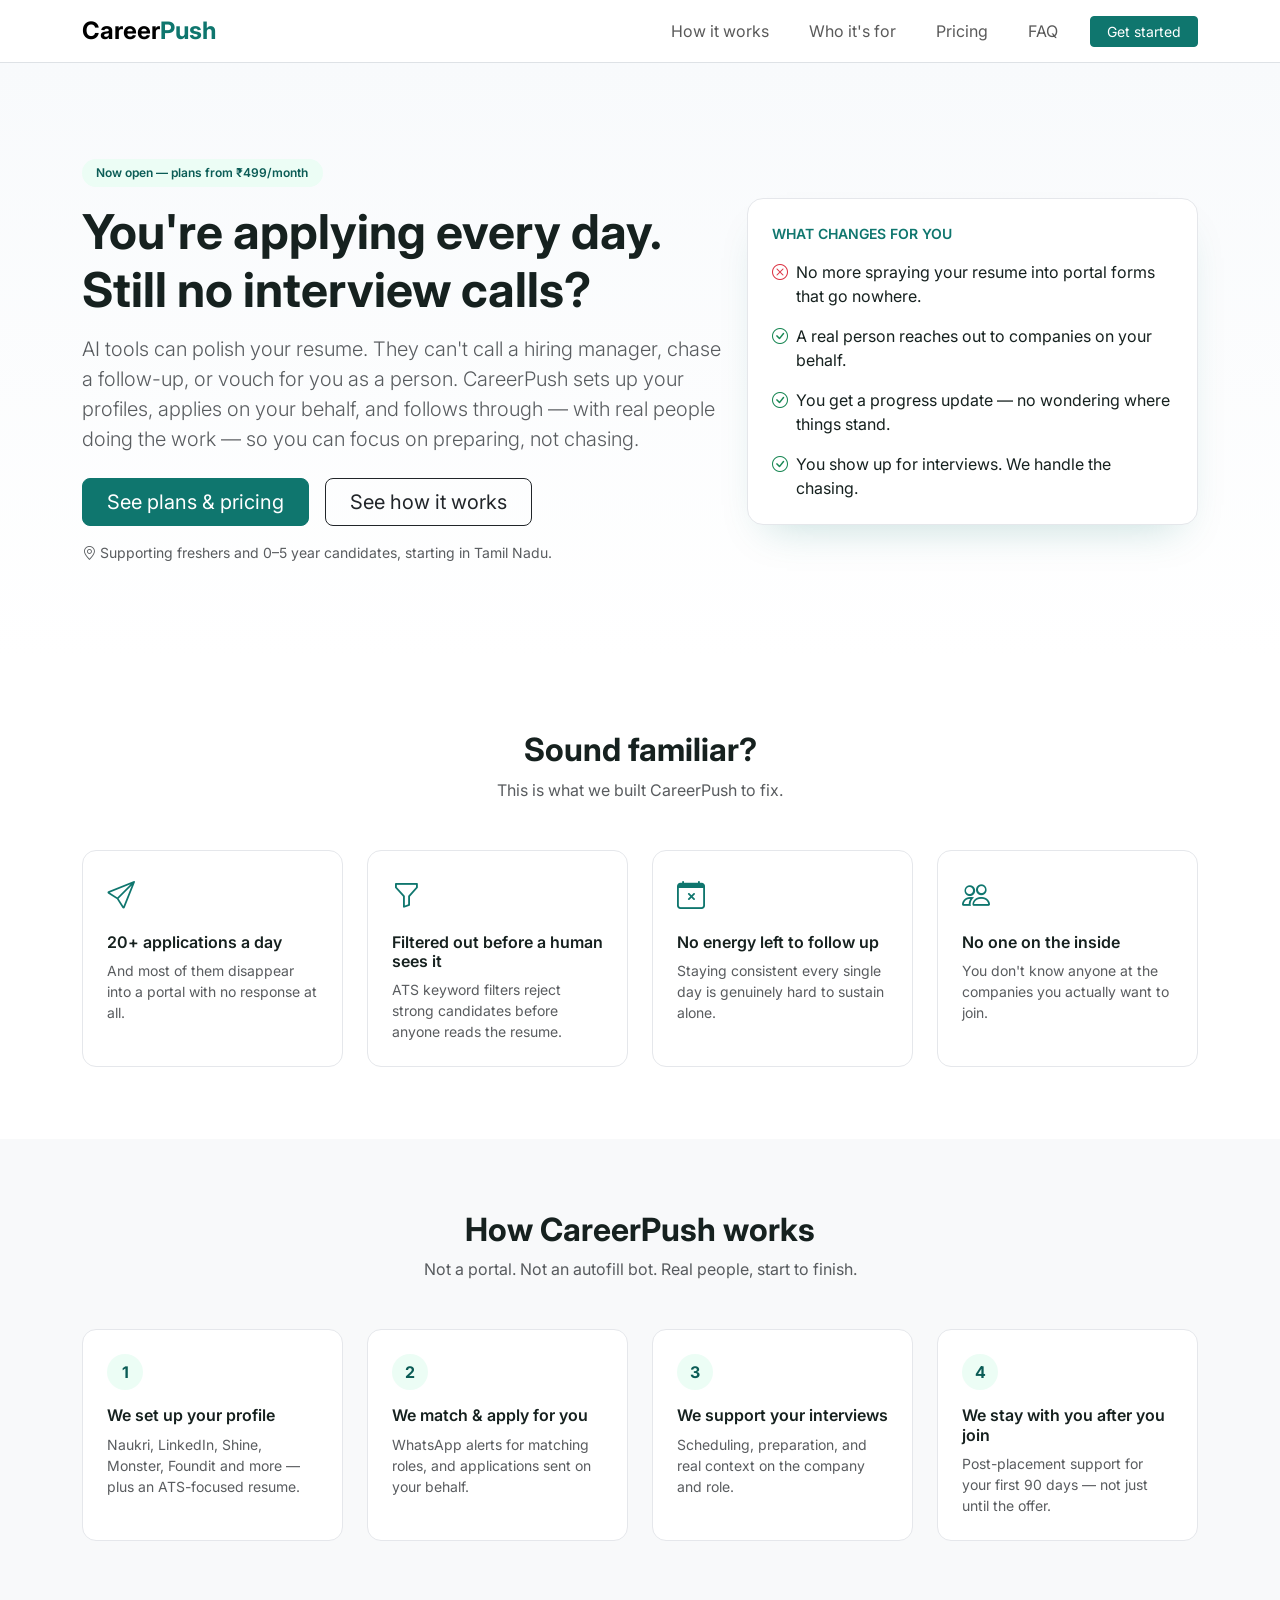
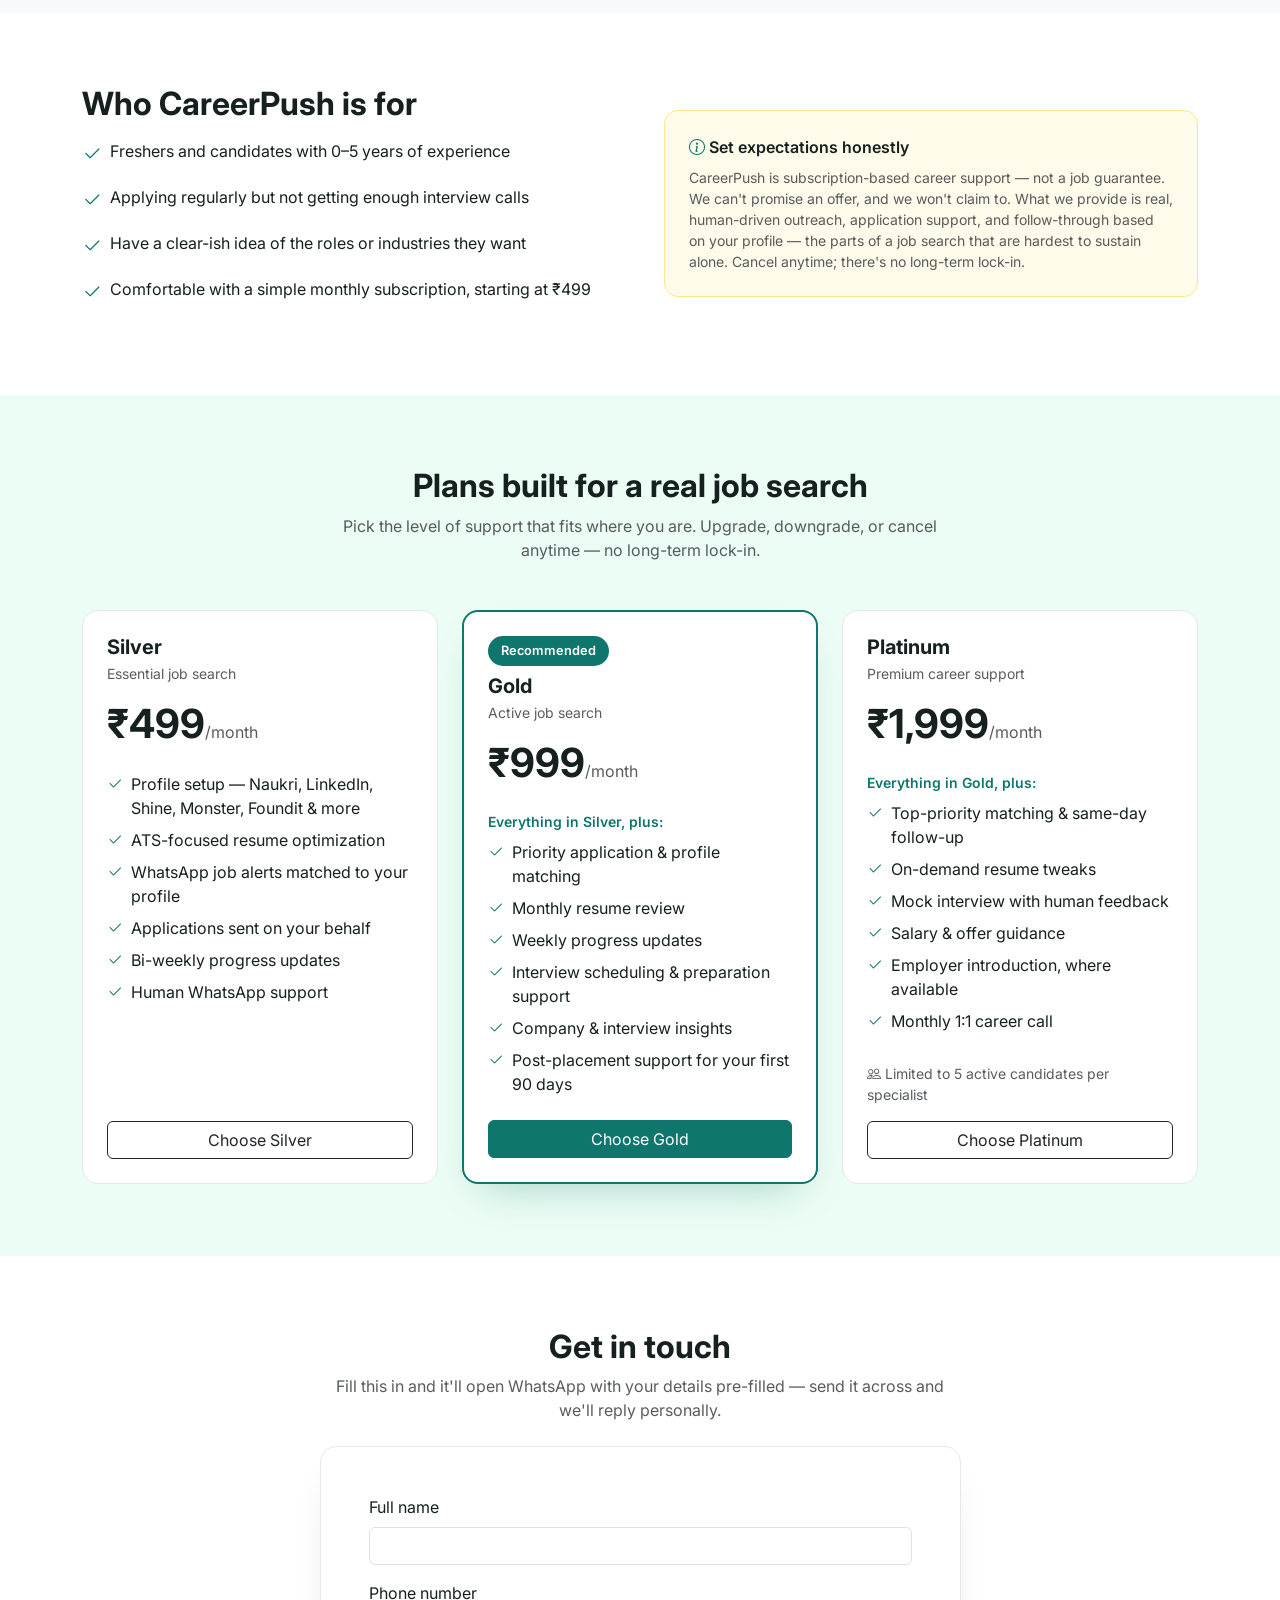
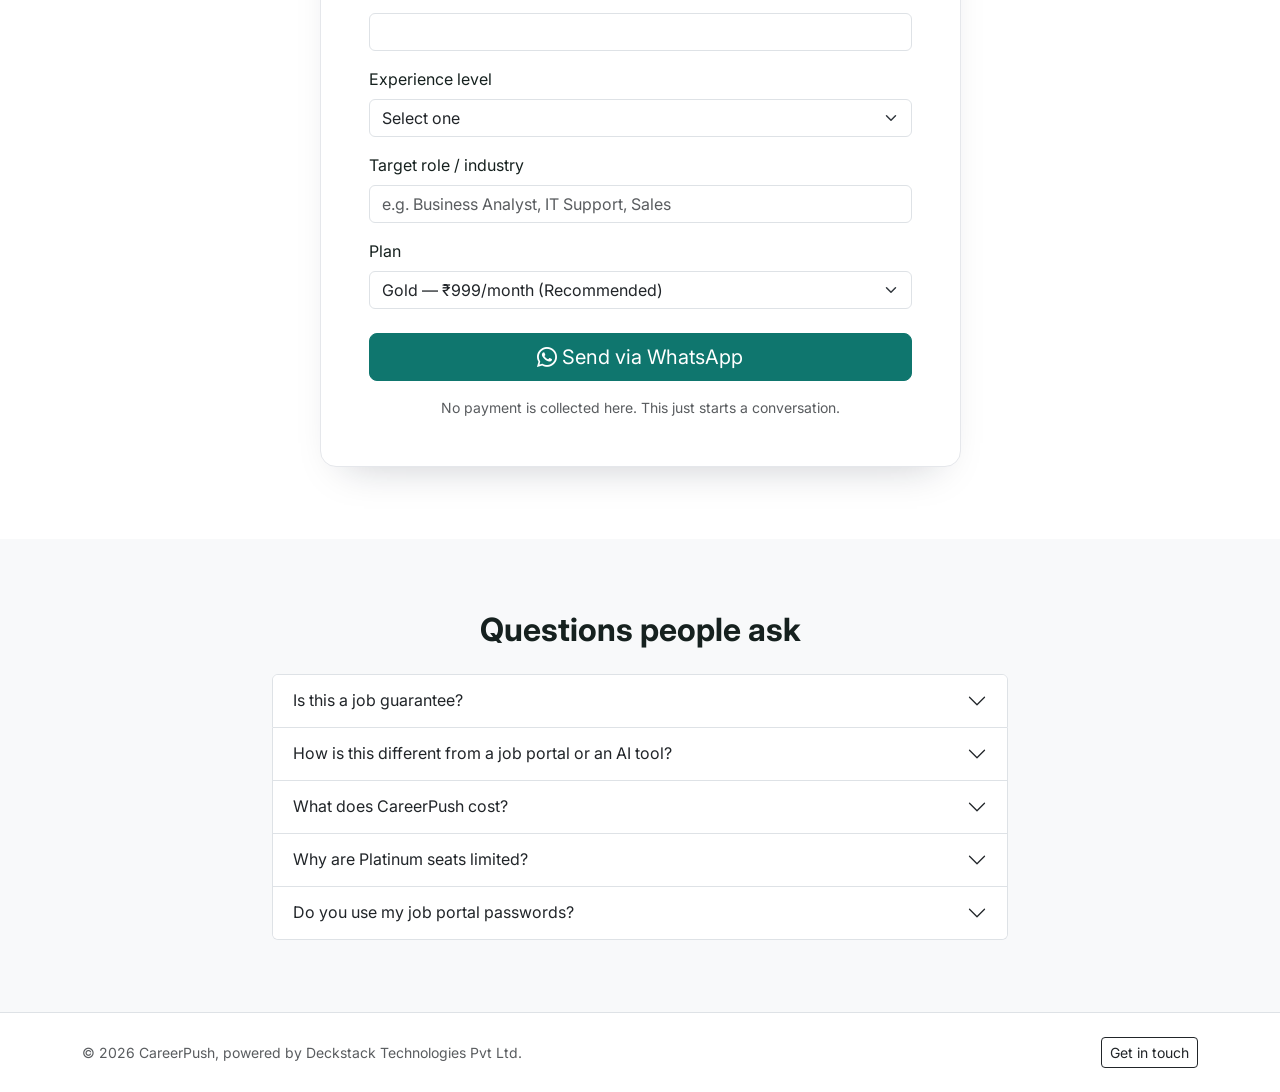
==== index.html @ c20598ba "Rebrand to CareerPush and switch to subscription pricing Replaces the HireDirect pilot-batch messagi" ====
<!DOCTYPE html>
<html lang="en">
<head>
<meta charset="UTF-8">
<meta name="viewport" content="width=device-width, initial-scale=1.0">
<title>CareerPush — Subscription Career Support for Freshers & Early Career Candidates</title>
<meta name="description" content="CareerPush sets up your job portals, applies on your behalf, and supports you through interviews and your first 90 days on the job. Plans from ₹499/month for freshers and 0-5 year candidates.">

<!-- Bootstrap 5.3 CSS -->
<link href="https://cdn.jsdelivr.net/npm/bootstrap@5.3.3/dist/css/bootstrap.min.css" rel="stylesheet">
<!-- Bootstrap Icons -->
<link rel="stylesheet" href="https://cdn.jsdelivr.net/npm/bootstrap-icons@1.11.3/font/bootstrap-icons.css">
<!-- Google Font -->
<link rel="preconnect" href="https://fonts.googleapis.com">
<link href="https://fonts.googleapis.com/css2?family=Inter:wght@400;500;600;700;800&display=swap" rel="stylesheet">

<link rel="stylesheet" href="css/style.css">
</head>
<body>

<!-- Navbar -->
<nav class="navbar navbar-expand-lg navbar-light bg-white sticky-top border-bottom">
  <div class="container">
    <a class="navbar-brand fw-bold fs-4" href="#">Career<span class="text-accent">Push</span></a>
    <button class="navbar-toggler" type="button" data-bs-toggle="collapse" data-bs-target="#navMenu">
      <span class="navbar-toggler-icon"></span>
    </button>
    <div class="collapse navbar-collapse" id="navMenu">
      <ul class="navbar-nav ms-auto align-items-lg-center gap-lg-4">
        <li class="nav-item"><a class="nav-link" href="#how-it-works">How it works</a></li>
        <li class="nav-item"><a class="nav-link" href="#who-its-for">Who it's for</a></li>
        <li class="nav-item"><a class="nav-link" href="#pricing">Pricing</a></li>
        <li class="nav-item"><a class="nav-link" href="#faq">FAQ</a></li>
        <li class="nav-item mt-2 mt-lg-0">
          <a class="btn btn-accent btn-sm px-3" href="#signup">Get started</a>
        </li>
      </ul>
    </div>
  </div>
</nav>

<!-- Hero -->
<header class="hero">
  <div class="container py-5">
    <div class="row align-items-center py-lg-5">
      <div class="col-lg-7">
        <span class="badge badge-soft mb-3">Now open — plans from ₹499/month</span>
        <h1 class="display-5 fw-bold mb-3">You're applying every day. Still no interview calls?</h1>
        <p class="lead text-muted mb-4">
          AI tools can polish your resume. They can't call a hiring manager, chase a follow-up, or vouch
          for you as a person. CareerPush sets up your profiles, applies on your behalf, and follows
          through — with real people doing the work — so you can focus on preparing, not chasing.
        </p>
        <div class="d-flex flex-column flex-sm-row gap-3">
          <a href="#pricing" class="btn btn-accent btn-lg px-4">See plans &amp; pricing</a>
          <a href="#how-it-works" class="btn btn-outline-dark btn-lg px-4">See how it works</a>
        </div>
        <p class="text-muted small mt-3 mb-0">
          <i class="bi bi-geo-alt"></i> Supporting freshers and 0–5 year candidates, starting in Tamil Nadu.
        </p>
      </div>
      <div class="col-lg-5 mt-5 mt-lg-0">
        <div class="hero-card p-4">
          <p class="text-uppercase small fw-semibold text-accent mb-3">What changes for you</p>
          <ul class="list-unstyled mb-0">
            <li class="d-flex gap-2 mb-3"><i class="bi bi-x-circle text-danger"></i><span>No more spraying your resume into portal forms that go nowhere.</span></li>
            <li class="d-flex gap-2 mb-3"><i class="bi bi-check-circle text-success"></i><span>A real person reaches out to companies on your behalf.</span></li>
            <li class="d-flex gap-2 mb-3"><i class="bi bi-check-circle text-success"></i><span>You get a progress update — no wondering where things stand.</span></li>
            <li class="d-flex gap-2"><i class="bi bi-check-circle text-success"></i><span>You show up for interviews. We handle the chasing.</span></li>
          </ul>
        </div>
      </div>
    </div>
  </div>
</header>

<!-- Problem -->
<section class="py-5">
  <div class="container py-lg-4">
    <h2 class="fw-bold text-center mb-2">Sound familiar?</h2>
    <p class="text-muted text-center mb-5">This is what we built CareerPush to fix.</p>
    <div class="row g-4">
      <div class="col-md-6 col-lg-3">
        <div class="problem-card p-4 h-100">
          <i class="bi bi-send fs-3 text-accent"></i>
          <h6 class="fw-semibold mt-3">20+ applications a day</h6>
          <p class="text-muted small mb-0">And most of them disappear into a portal with no response at all.</p>
        </div>
      </div>
      <div class="col-md-6 col-lg-3">
        <div class="problem-card p-4 h-100">
          <i class="bi bi-funnel fs-3 text-accent"></i>
          <h6 class="fw-semibold mt-3">Filtered out before a human sees it</h6>
          <p class="text-muted small mb-0">ATS keyword filters reject strong candidates before anyone reads the resume.</p>
        </div>
      </div>
      <div class="col-md-6 col-lg-3">
        <div class="problem-card p-4 h-100">
          <i class="bi bi-calendar-x fs-3 text-accent"></i>
          <h6 class="fw-semibold mt-3">No energy left to follow up</h6>
          <p class="text-muted small mb-0">Staying consistent every single day is genuinely hard to sustain alone.</p>
        </div>
      </div>
      <div class="col-md-6 col-lg-3">
        <div class="problem-card p-4 h-100">
          <i class="bi bi-people fs-3 text-accent"></i>
          <h6 class="fw-semibold mt-3">No one on the inside</h6>
          <p class="text-muted small mb-0">You don't know anyone at the companies you actually want to join.</p>
        </div>
      </div>
    </div>
  </div>
</section>

<!-- How it works -->
<section id="how-it-works" class="py-5 bg-light">
  <div class="container py-lg-4">
    <h2 class="fw-bold text-center mb-2">How CareerPush works</h2>
    <p class="text-muted text-center mb-5">Not a portal. Not an autofill bot. Real people, start to finish.</p>
    <div class="row g-4">
      <div class="col-md-6 col-lg-3">
        <div class="step-card p-4 h-100">
          <div class="step-num">1</div>
          <h6 class="fw-semibold mt-3">We set up your profile</h6>
          <p class="text-muted small mb-0">Naukri, LinkedIn, Shine, Monster, Foundit and more — plus an ATS-focused resume.</p>
        </div>
      </div>
      <div class="col-md-6 col-lg-3">
        <div class="step-card p-4 h-100">
          <div class="step-num">2</div>
          <h6 class="fw-semibold mt-3">We match &amp; apply for you</h6>
          <p class="text-muted small mb-0">WhatsApp alerts for matching roles, and applications sent on your behalf.</p>
        </div>
      </div>
      <div class="col-md-6 col-lg-3">
        <div class="step-card p-4 h-100">
          <div class="step-num">3</div>
          <h6 class="fw-semibold mt-3">We support your interviews</h6>
          <p class="text-muted small mb-0">Scheduling, preparation, and real context on the company and role.</p>
        </div>
      </div>
      <div class="col-md-6 col-lg-3">
        <div class="step-card p-4 h-100">
          <div class="step-num">4</div>
          <h6 class="fw-semibold mt-3">We stay with you after you join</h6>
          <p class="text-muted small mb-0">Post-placement support for your first 90 days — not just until the offer.</p>
        </div>
      </div>
    </div>
  </div>
</section>

<!-- Who it's for -->
<section id="who-its-for" class="py-5">
  <div class="container py-lg-4">
    <div class="row align-items-center g-5">
      <div class="col-lg-6">
        <h2 class="fw-bold mb-3">Who CareerPush is for</h2>
        <ul class="list-unstyled">
          <li class="d-flex gap-2 mb-3"><i class="bi bi-check2 text-accent fs-5"></i><span>Freshers and candidates with 0–5 years of experience</span></li>
          <li class="d-flex gap-2 mb-3"><i class="bi bi-check2 text-accent fs-5"></i><span>Applying regularly but not getting enough interview calls</span></li>
          <li class="d-flex gap-2 mb-3"><i class="bi bi-check2 text-accent fs-5"></i><span>Have a clear-ish idea of the roles or industries they want</span></li>
          <li class="d-flex gap-2"><i class="bi bi-check2 text-accent fs-5"></i><span>Comfortable with a simple monthly subscription, starting at ₹499</span></li>
        </ul>
      </div>
      <div class="col-lg-6">
        <div class="p-4 note-card">
          <p class="fw-semibold mb-2"><i class="bi bi-info-circle text-accent"></i> Set expectations honestly</p>
          <p class="text-muted small mb-0">
            CareerPush is subscription-based career support — not a job guarantee. We can't promise an
            offer, and we won't claim to. What we provide is real, human-driven outreach, application
            support, and follow-through based on your profile — the parts of a job search that are
            hardest to sustain alone. Cancel anytime; there's no long-term lock-in.
          </p>
        </div>
      </div>
    </div>
  </div>
</section>

<!-- Pricing -->
<section id="pricing" class="py-5 bg-accent-soft">
  <div class="container py-lg-4">
    <h2 class="fw-bold text-center mb-2">Plans built for a real job search</h2>
    <p class="text-muted text-center mb-5 mx-auto" style="max-width: 640px;">
      Pick the level of support that fits where you are. Upgrade, downgrade, or cancel anytime — no
      long-term lock-in.
    </p>
    <div class="row g-4 justify-content-center">

      <!-- Silver -->
      <div class="col-md-6 col-lg-4">
        <div class="pricing-card p-4 h-100 d-flex flex-column">
          <h5 class="fw-bold mb-1">Silver</h5>
          <p class="text-muted small mb-3">Essential job search</p>
          <p class="mb-4"><span class="display-6 fw-bold">₹499</span><span class="text-muted">/month</span></p>
          <ul class="list-unstyled mb-4 flex-grow-1">
            <li class="d-flex gap-2 mb-2"><i class="bi bi-check2"></i><span>Profile setup — Naukri, LinkedIn, Shine, Monster, Foundit &amp; more</span></li>
            <li class="d-flex gap-2 mb-2"><i class="bi bi-check2"></i><span>ATS-focused resume optimization</span></li>
            <li class="d-flex gap-2 mb-2"><i class="bi bi-check2"></i><span>WhatsApp job alerts matched to your profile</span></li>
            <li class="d-flex gap-2 mb-2"><i class="bi bi-check2"></i><span>Applications sent on your behalf</span></li>
            <li class="d-flex gap-2 mb-2"><i class="bi bi-check2"></i><span>Bi-weekly progress updates</span></li>
            <li class="d-flex gap-2"><i class="bi bi-check2"></i><span>Human WhatsApp support</span></li>
          </ul>
          <a href="#signup" class="btn btn-outline-dark w-100 choose-plan-btn" data-plan="Silver">Choose Silver</a>
        </div>
      </div>

      <!-- Gold -->
      <div class="col-md-6 col-lg-4">
        <div class="pricing-card pricing-card-featured p-4 h-100 d-flex flex-column">
          <span class="badge-accent align-self-start mb-2">Recommended</span>
          <h5 class="fw-bold mb-1">Gold</h5>
          <p class="text-muted small mb-3">Active job search</p>
          <p class="mb-4"><span class="display-6 fw-bold">₹999</span><span class="text-muted">/month</span></p>
          <p class="small fw-semibold text-accent mb-2">Everything in Silver, plus:</p>
          <ul class="list-unstyled mb-4 flex-grow-1">
            <li class="d-flex gap-2 mb-2"><i class="bi bi-check2"></i><span>Priority application &amp; profile matching</span></li>
            <li class="d-flex gap-2 mb-2"><i class="bi bi-check2"></i><span>Monthly resume review</span></li>
            <li class="d-flex gap-2 mb-2"><i class="bi bi-check2"></i><span>Weekly progress updates</span></li>
            <li class="d-flex gap-2 mb-2"><i class="bi bi-check2"></i><span>Interview scheduling &amp; preparation support</span></li>
            <li class="d-flex gap-2 mb-2"><i class="bi bi-check2"></i><span>Company &amp; interview insights</span></li>
            <li class="d-flex gap-2"><i class="bi bi-check2"></i><span>Post-placement support for your first 90 days</span></li>
          </ul>
          <a href="#signup" class="btn btn-accent w-100 choose-plan-btn" data-plan="Gold">Choose Gold</a>
        </div>
      </div>

      <!-- Platinum -->
      <div class="col-md-6 col-lg-4">
        <div class="pricing-card p-4 h-100 d-flex flex-column">
          <h5 class="fw-bold mb-1">Platinum</h5>
          <p class="text-muted small mb-3">Premium career support</p>
          <p class="mb-4"><span class="display-6 fw-bold">₹1,999</span><span class="text-muted">/month</span></p>
          <p class="small fw-semibold text-accent mb-2">Everything in Gold, plus:</p>
          <ul class="list-unstyled mb-3 flex-grow-1">
            <li class="d-flex gap-2 mb-2"><i class="bi bi-check2"></i><span>Top-priority matching &amp; same-day follow-up</span></li>
            <li class="d-flex gap-2 mb-2"><i class="bi bi-check2"></i><span>On-demand resume tweaks</span></li>
            <li class="d-flex gap-2 mb-2"><i class="bi bi-check2"></i><span>Mock interview with human feedback</span></li>
            <li class="d-flex gap-2 mb-2"><i class="bi bi-check2"></i><span>Salary &amp; offer guidance</span></li>
            <li class="d-flex gap-2 mb-2"><i class="bi bi-check2"></i><span>Employer introduction, where available</span></li>
            <li class="d-flex gap-2"><i class="bi bi-check2"></i><span>Monthly 1:1 career call</span></li>
          </ul>
          <p class="text-muted small mb-3"><i class="bi bi-people"></i> Limited to 5 active candidates per specialist</p>
          <a href="#signup" class="btn btn-outline-dark w-100 choose-plan-btn" data-plan="Platinum">Choose Platinum</a>
        </div>
      </div>

    </div>
  </div>
</section>

<!-- Signup -->
<section id="signup" class="py-5">
  <div class="container py-lg-4">
    <div class="row justify-content-center">
      <div class="col-lg-7">
        <h2 class="fw-bold text-center mb-2">Get in touch</h2>
        <p class="text-muted text-center mb-4">
          Fill this in and it'll open WhatsApp with your details pre-filled — send it across and we'll
          reply personally.
        </p>
        <form id="contactForm" class="signup-card p-4 p-md-5">
          <div class="mb-3">
            <label for="fullName" class="form-label">Full name</label>
            <input type="text" class="form-control" id="fullName" required>
          </div>
          <div class="mb-3">
            <label for="phone" class="form-label">Phone number</label>
            <input type="tel" class="form-control" id="phone" required>
          </div>
          <div class="mb-3">
            <label for="experience" class="form-label">Experience level</label>
            <select class="form-select" id="experience" required>
              <option value="" selected disabled>Select one</option>
              <option value="Fresher">Fresher</option>
              <option value="0-2 years">0–2 years</option>
              <option value="2-5 years">2–5 years</option>
            </select>
          </div>
          <div class="mb-3">
            <label for="targetRole" class="form-label">Target role / industry</label>
            <input type="text" class="form-control" id="targetRole" placeholder="e.g. Business Analyst, IT Support, Sales" required>
          </div>
          <div class="mb-4">
            <label for="plan" class="form-label">Plan</label>
            <select class="form-select" id="plan" required>
              <option value="" disabled>Select one</option>
              <option value="Silver">Silver — ₹499/month</option>
              <option value="Gold" selected>Gold — ₹999/month (Recommended)</option>
              <option value="Platinum">Platinum — ₹1,999/month</option>
              <option value="Not sure yet">Not sure yet</option>
            </select>
          </div>
          <button type="submit" class="btn btn-accent btn-lg w-100">
            <i class="bi bi-whatsapp"></i> Send via WhatsApp
          </button>
          <p class="text-muted small text-center mt-3 mb-0">
            No payment is collected here. This just starts a conversation.
          </p>
        </form>
      </div>
    </div>
  </div>
</section>

<!-- FAQ -->
<section id="faq" class="py-5 bg-light">
  <div class="container py-lg-4">
    <h2 class="fw-bold text-center mb-4">Questions people ask</h2>
    <div class="row justify-content-center">
      <div class="col-lg-8">
        <div class="accordion" id="faqAccordion">

          <div class="accordion-item">
            <h2 class="accordion-header">
              <button class="accordion-button collapsed" type="button" data-bs-toggle="collapse" data-bs-target="#faq1">
                Is this a job guarantee?
              </button>
            </h2>
            <div id="faq1" class="accordion-collapse collapse" data-bs-parent="#faqAccordion">
              <div class="accordion-body text-muted">
                No, and we'd rather be upfront about that than overpromise. CareerPush provides real
                outreach, application support, and interview help based on your profile. What happens in
                the interview, and the final hiring decision, is beyond our control.
              </div>
            </div>
          </div>

          <div class="accordion-item">
            <h2 class="accordion-header">
              <button class="accordion-button collapsed" type="button" data-bs-toggle="collapse" data-bs-target="#faq2">
                How is this different from a job portal or an AI tool?
              </button>
            </h2>
            <div id="faq2" class="accordion-collapse collapse" data-bs-parent="#faqAccordion">
              <div class="accordion-body text-muted">
                We don't just submit your resume into a queue, and we're not an autofill bot. We set up
                and optimize your profiles across Naukri, LinkedIn, Shine, Monster, Foundit and more,
                apply on your behalf using candidate-authorized methods, and follow up the way a real
                person would.
              </div>
            </div>
          </div>

          <div class="accordion-item">
            <h2 class="accordion-header">
              <button class="accordion-button collapsed" type="button" data-bs-toggle="collapse" data-bs-target="#faq3">
                What does CareerPush cost?
              </button>
            </h2>
            <div id="faq3" class="accordion-collapse collapse" data-bs-parent="#faqAccordion">
              <div class="accordion-body text-muted">
                Simple monthly subscriptions — Silver at ₹499, Gold at ₹999, and Platinum at ₹1,999. See
                the Plans section above for what's included in each. Cancel anytime; the current billing
                period isn't refunded, but there's no long-term lock-in.
              </div>
            </div>
          </div>

          <div class="accordion-item">
            <h2 class="accordion-header">
              <button class="accordion-button collapsed" type="button" data-bs-toggle="collapse" data-bs-target="#faq4">
                Why are Platinum seats limited?
              </button>
            </h2>
            <div id="faq4" class="accordion-collapse collapse" data-bs-parent="#faqAccordion">
              <div class="accordion-body text-muted">
                Platinum includes direct 1:1 time with a career specialist — mock interviews, negotiation
                guidance, monthly calls. We cap it at 5 active candidates per specialist so that attention
                stays real instead of getting diluted.
              </div>
            </div>
          </div>

          <div class="accordion-item">
            <h2 class="accordion-header">
              <button class="accordion-button collapsed" type="button" data-bs-toggle="collapse" data-bs-target="#faq5">
                Do you use my job portal passwords?
              </button>
            </h2>
            <div id="faq5" class="accordion-collapse collapse" data-bs-parent="#faqAccordion">
              <div class="accordion-body text-muted">
                No. We never ask for your job portal passwords. Profile setup and applications are done
                using candidate-authorized methods that respect each platform's terms of use.
              </div>
            </div>
          </div>

        </div>
      </div>
    </div>
  </div>
</section>

<!-- Footer -->
<footer class="py-4 border-top">
  <div class="container d-flex flex-column flex-md-row justify-content-between align-items-center gap-3">
    <p class="mb-0 text-muted small">&copy; <span id="year"></span> CareerPush, powered by Deckstack Technologies Pvt Ltd.</p>
    <a href="#signup" class="btn btn-outline-dark btn-sm">Get in touch</a>
  </div>
</footer>

<script src="https://cdn.jsdelivr.net/npm/bootstrap@5.3.3/dist/js/bootstrap.bundle.min.js"></script>
<script src="js/script.js"></script>
</body>
</html>
---- css/style.css ----
:root {
  --accent: #0f766e;
  --accent-dark: #0b5c56;
  --accent-soft: #ecfdf5;
  --ink: #16211f;
}

body {
  font-family: 'Inter', -apple-system, BlinkMacSystemFont, "Segoe UI", sans-serif;
  color: var(--ink);
}

.text-accent { color: var(--accent) !important; }

.btn-accent {
  background-color: var(--accent);
  border-color: var(--accent);
  color: #fff;
}
.btn-accent:hover,
.btn-accent:focus {
  background-color: var(--accent-dark);
  border-color: var(--accent-dark);
  color: #fff;
}

.badge-soft {
  background-color: var(--accent-soft);
  color: var(--accent-dark);
  font-weight: 600;
  padding: 0.5rem 0.9rem;
  border-radius: 999px;
  display: inline-block;
}

.bg-accent-soft {
  background-color: var(--accent-soft);
}

/* Hero */
.hero {
  background: linear-gradient(180deg, #f8fafc 0%, #ffffff 100%);
}

.hero-card {
  background: #ffffff;
  border: 1px solid #e5e7eb;
  border-radius: 16px;
  box-shadow: 0 20px 40px -20px rgba(15, 118, 110, 0.25);
}

/* Cards */
.problem-card,
.step-card {
  background: #ffffff;
  border: 1px solid #e5e7eb;
  border-radius: 14px;
  transition: transform 0.15s ease, box-shadow 0.15s ease;
}
.problem-card:hover,
.step-card:hover {
  transform: translateY(-4px);
  box-shadow: 0 16px 30px -18px rgba(15, 23, 42, 0.25);
}

.step-num {
  width: 36px;
  height: 36px;
  border-radius: 50%;
  background-color: var(--accent-soft);
  color: var(--accent-dark);
  font-weight: 700;
  display: flex;
  align-items: center;
  justify-content: center;
}

.note-card {
  background: #fffbeb;
  border: 1px solid #fde68a;
  border-radius: 14px;
}

.signup-card {
  background: #ffffff;
  border: 1px solid #e5e7eb;
  border-radius: 16px;
  box-shadow: 0 20px 40px -24px rgba(15, 23, 42, 0.25);
}

/* Pricing */
.pricing-card {
  background: #ffffff;
  border: 1px solid #e5e7eb;
  border-radius: 16px;
  transition: transform 0.15s ease, box-shadow 0.15s ease;
}
.pricing-card:hover {
  transform: translateY(-4px);
  box-shadow: 0 16px 30px -18px rgba(15, 23, 42, 0.25);
}
.pricing-card-featured {
  border: 2px solid var(--accent);
  box-shadow: 0 20px 40px -20px rgba(15, 118, 110, 0.35);
}
.pricing-card ul li i {
  color: var(--accent);
}
.badge-accent {
  background-color: var(--accent);
  color: #fff;
  font-weight: 600;
  padding: 0.35rem 0.8rem;
  border-radius: 999px;
  font-size: 0.8rem;
  display: inline-block;
}

.navbar-brand span.text-accent {
  color: var(--accent);
}

.accordion-button:not(.collapsed) {
  color: var(--accent-dark);
  background-color: var(--accent-soft);
}
.accordion-button:focus {
  box-shadow: 0 0 0 0.2rem rgba(15, 118, 110, 0.2);
}
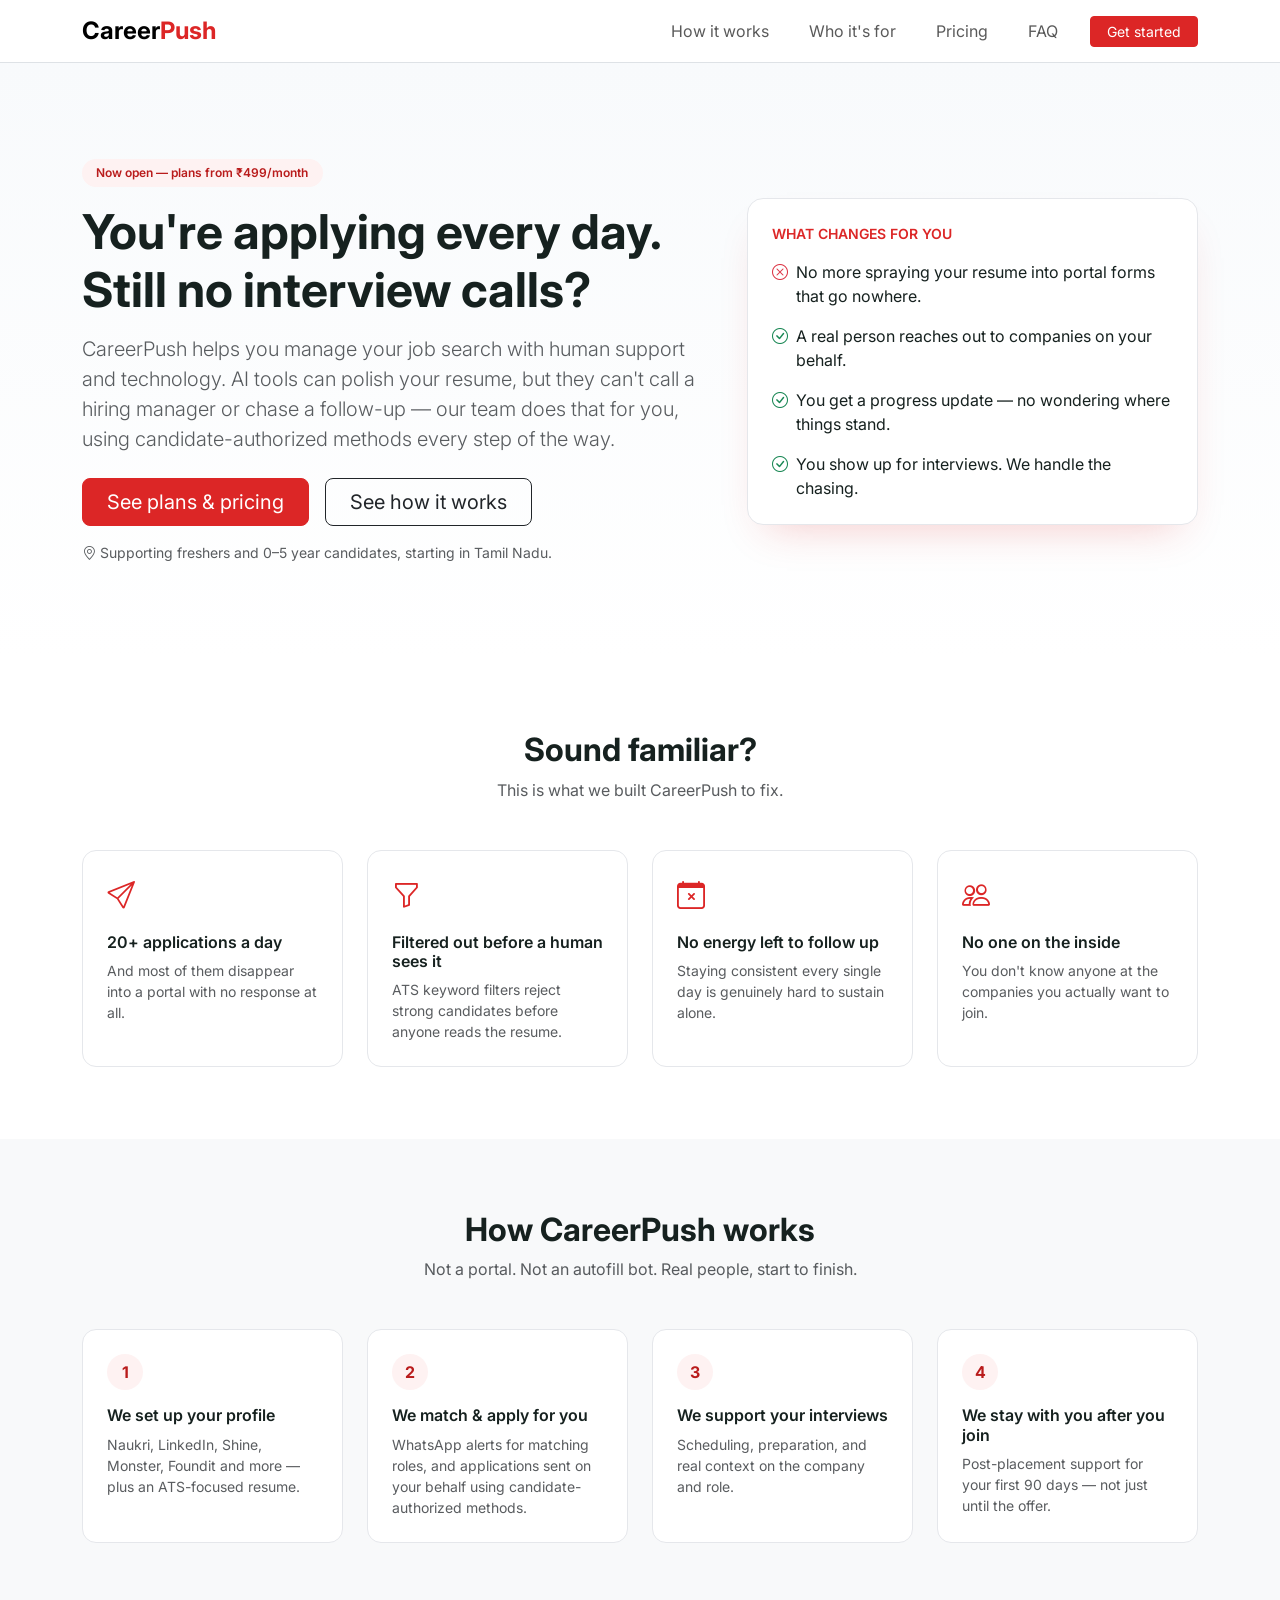
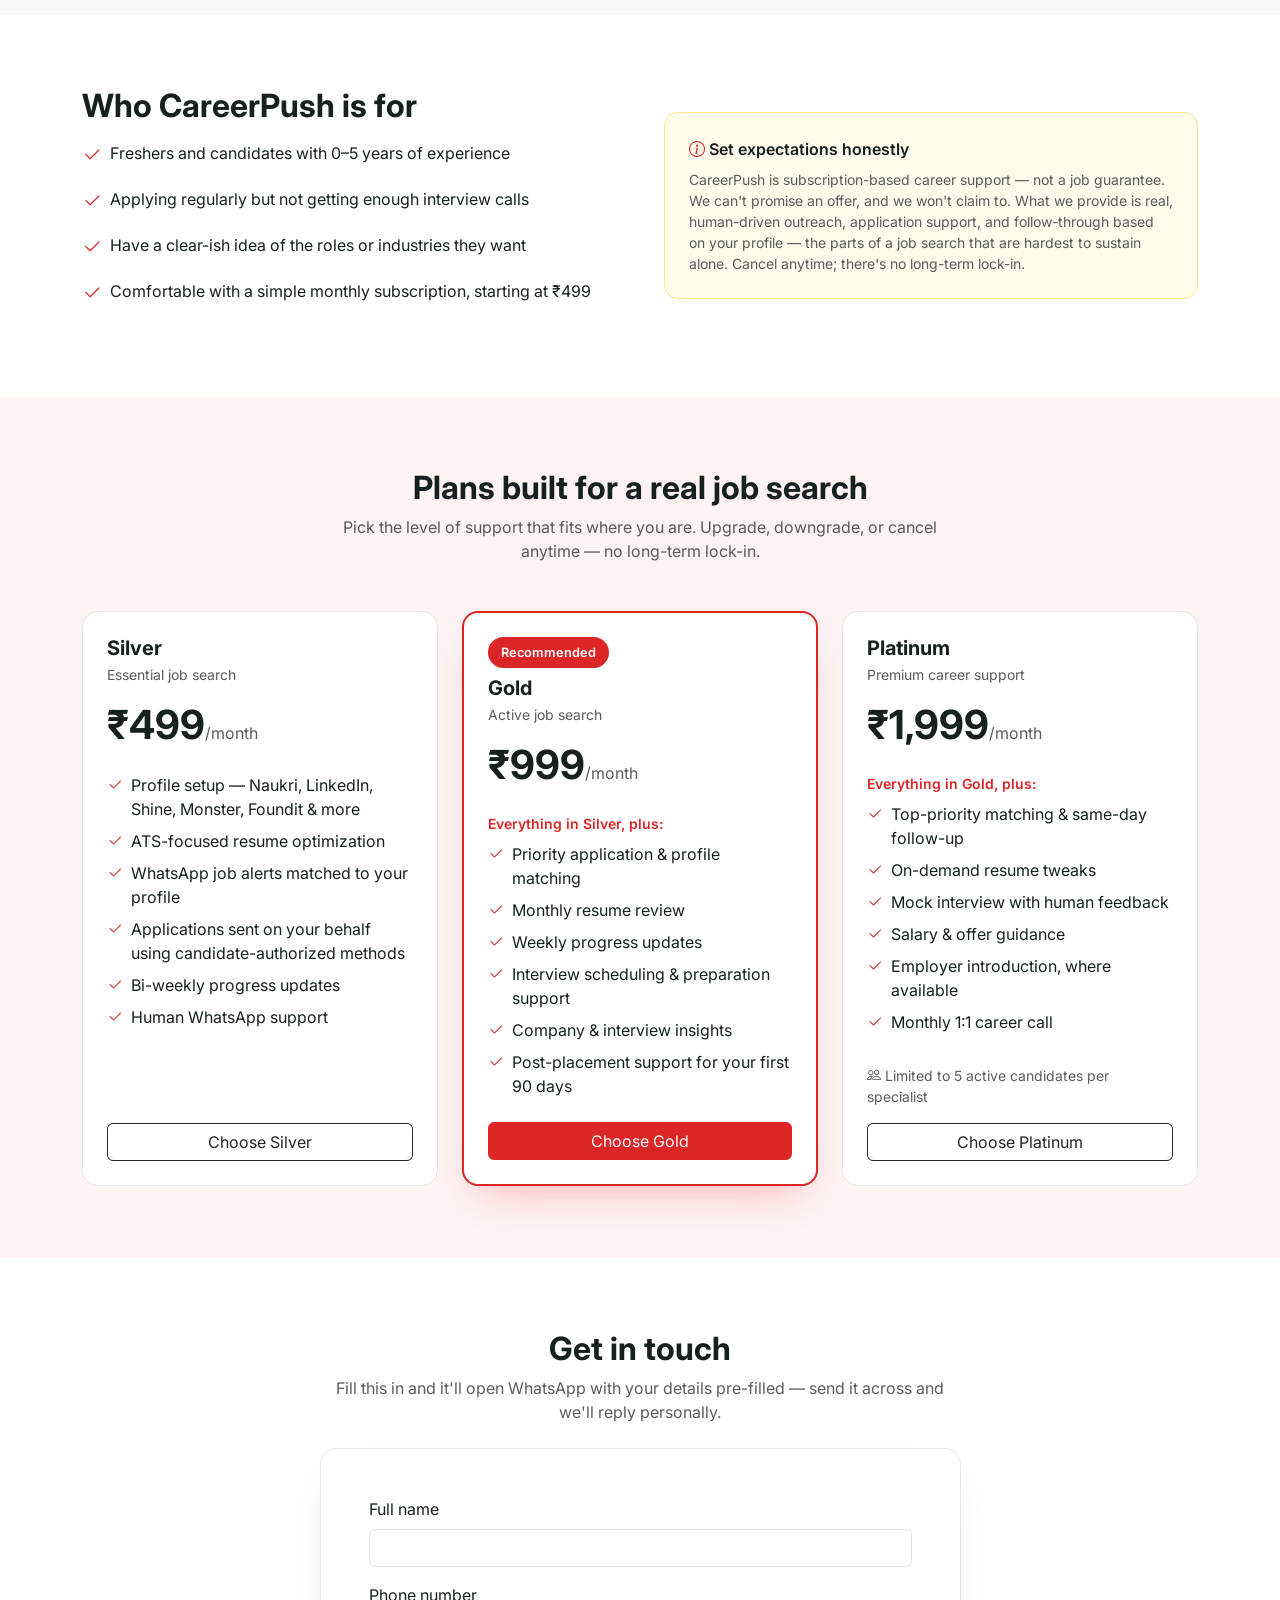
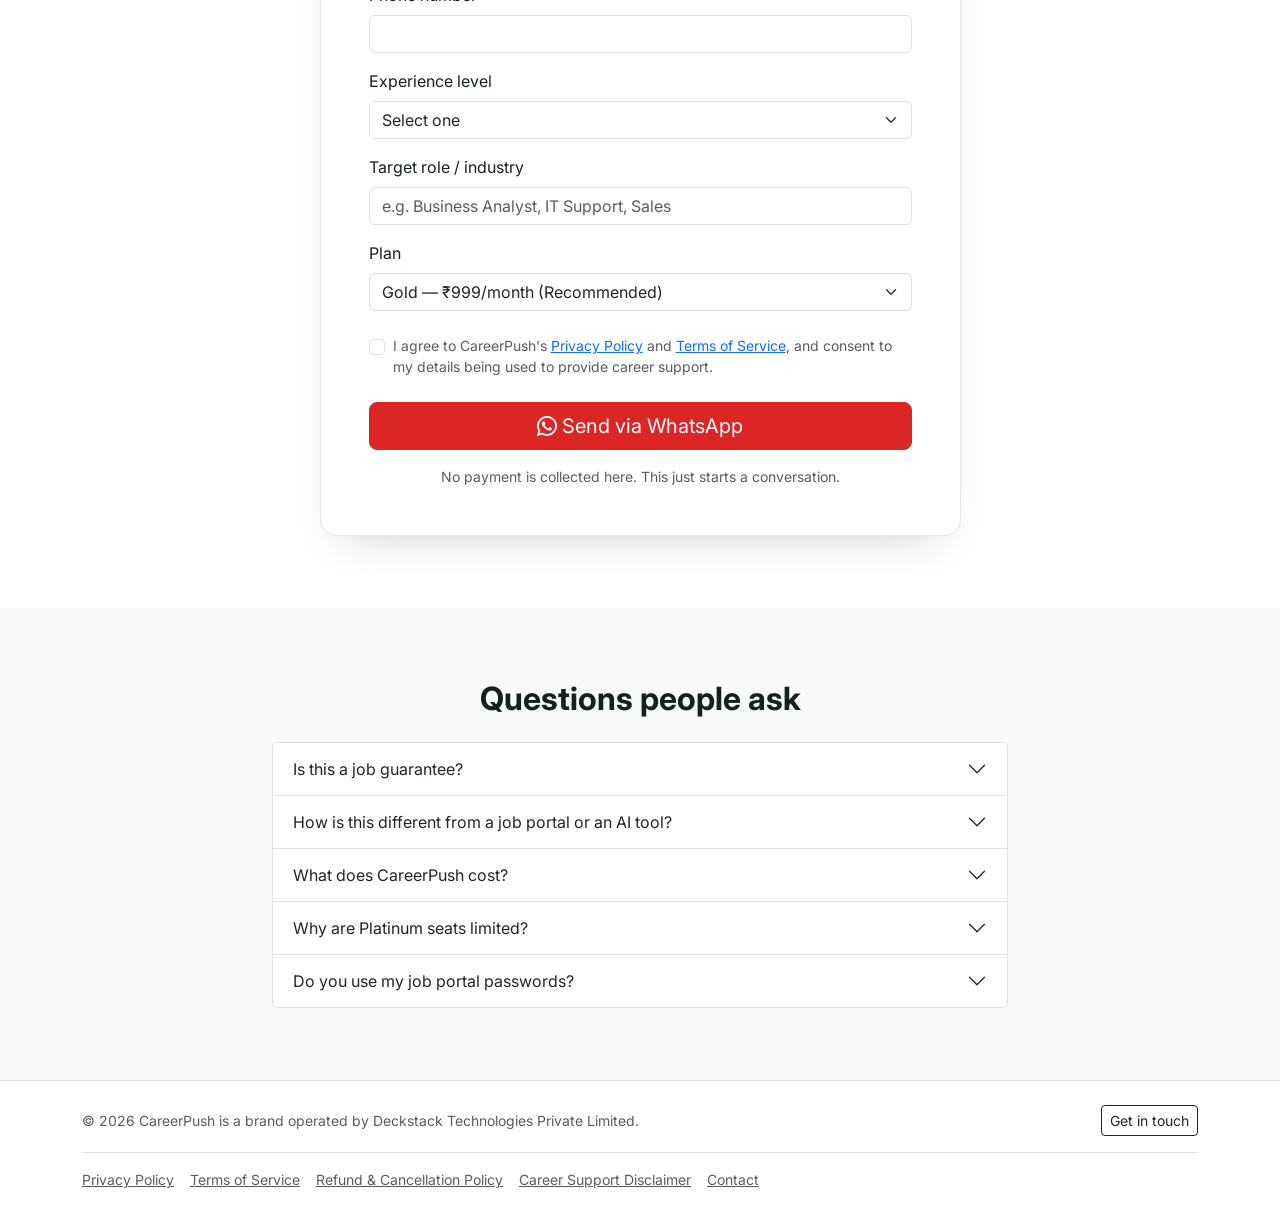
==== commit 489b3f77: "Apply compliance rules: red/white brand, legal pages, consent checkbox - Switch accent color from te" ====
--- a/index.html
+++ b/index.html
@@ -47,9 +47,9 @@
         <span class="badge badge-soft mb-3">Now open — plans from ₹499/month</span>
         <h1 class="display-5 fw-bold mb-3">You're applying every day. Still no interview calls?</h1>
         <p class="lead text-muted mb-4">
-          AI tools can polish your resume. They can't call a hiring manager, chase a follow-up, or vouch
-          for you as a person. CareerPush sets up your profiles, applies on your behalf, and follows
-          through — with real people doing the work — so you can focus on preparing, not chasing.
+          CareerPush helps you manage your job search with human support and technology. AI tools can
+          polish your resume, but they can't call a hiring manager or chase a follow-up — our team does
+          that for you, using candidate-authorized methods every step of the way.
         </p>
         <div class="d-flex flex-column flex-sm-row gap-3">
           <a href="#pricing" class="btn btn-accent btn-lg px-4">See plans &amp; pricing</a>
@@ -129,7 +129,7 @@
         <div class="step-card p-4 h-100">
           <div class="step-num">2</div>
           <h6 class="fw-semibold mt-3">We match &amp; apply for you</h6>
-          <p class="text-muted small mb-0">WhatsApp alerts for matching roles, and applications sent on your behalf.</p>
+          <p class="text-muted small mb-0">WhatsApp alerts for matching roles, and applications sent on your behalf using candidate-authorized methods.</p>
         </div>
       </div>
       <div class="col-md-6 col-lg-3">
@@ -198,7 +198,7 @@
             <li class="d-flex gap-2 mb-2"><i class="bi bi-check2"></i><span>Profile setup — Naukri, LinkedIn, Shine, Monster, Foundit &amp; more</span></li>
             <li class="d-flex gap-2 mb-2"><i class="bi bi-check2"></i><span>ATS-focused resume optimization</span></li>
             <li class="d-flex gap-2 mb-2"><i class="bi bi-check2"></i><span>WhatsApp job alerts matched to your profile</span></li>
-            <li class="d-flex gap-2 mb-2"><i class="bi bi-check2"></i><span>Applications sent on your behalf</span></li>
+            <li class="d-flex gap-2 mb-2"><i class="bi bi-check2"></i><span>Applications sent on your behalf using candidate-authorized methods</span></li>
             <li class="d-flex gap-2 mb-2"><i class="bi bi-check2"></i><span>Bi-weekly progress updates</span></li>
             <li class="d-flex gap-2"><i class="bi bi-check2"></i><span>Human WhatsApp support</span></li>
           </ul>
@@ -292,6 +292,14 @@
               <option value="Not sure yet">Not sure yet</option>
             </select>
           </div>
+          <div class="form-check mb-4">
+            <input class="form-check-input" type="checkbox" id="consent" required>
+            <label class="form-check-label small text-muted" for="consent">
+              I agree to CareerPush's <a href="privacy-policy.html">Privacy Policy</a> and
+              <a href="terms-of-service.html">Terms of Service</a>, and consent to my details being used
+              to provide career support.
+            </label>
+          </div>
           <button type="submit" class="btn btn-accent btn-lg w-100">
             <i class="bi bi-whatsapp"></i> Send via WhatsApp
           </button>
@@ -395,9 +403,20 @@
 
 <!-- Footer -->
 <footer class="py-4 border-top">
-  <div class="container d-flex flex-column flex-md-row justify-content-between align-items-center gap-3">
-    <p class="mb-0 text-muted small">&copy; <span id="year"></span> CareerPush, powered by Deckstack Technologies Pvt Ltd.</p>
-    <a href="#signup" class="btn btn-outline-dark btn-sm">Get in touch</a>
+  <div class="container">
+    <div class="d-flex flex-column flex-md-row justify-content-between align-items-center gap-3">
+      <p class="mb-0 text-muted small">
+        &copy; <span id="year"></span> CareerPush is a brand operated by Deckstack Technologies Private Limited.
+      </p>
+      <a href="#signup" class="btn btn-outline-dark btn-sm">Get in touch</a>
+    </div>
+    <div class="d-flex flex-wrap gap-3 justify-content-center justify-content-md-start mt-3 pt-3 border-top">
+      <a href="privacy-policy.html" class="text-muted small">Privacy Policy</a>
+      <a href="terms-of-service.html" class="text-muted small">Terms of Service</a>
+      <a href="refund-cancellation-policy.html" class="text-muted small">Refund &amp; Cancellation Policy</a>
+      <a href="career-support-disclaimer.html" class="text-muted small">Career Support Disclaimer</a>
+      <a href="contact.html" class="text-muted small">Contact</a>
+    </div>
   </div>
 </footer>
 
--- a/css/style.css
+++ b/css/style.css
@@ -1,7 +1,7 @@
 :root {
-  --accent: #0f766e;
-  --accent-dark: #0b5c56;
-  --accent-soft: #ecfdf5;
+  --accent: #dc2626;
+  --accent-dark: #b91c1c;
+  --accent-soft: #fef2f2;
   --ink: #16211f;
 }
 
@@ -46,7 +46,7 @@
   background: #ffffff;
   border: 1px solid #e5e7eb;
   border-radius: 16px;
-  box-shadow: 0 20px 40px -20px rgba(15, 118, 110, 0.25);
+  box-shadow: 0 20px 40px -20px rgba(220, 38, 38, 0.25);
 }
 
 /* Cards */
@@ -101,7 +101,7 @@
 }
 .pricing-card-featured {
   border: 2px solid var(--accent);
-  box-shadow: 0 20px 40px -20px rgba(15, 118, 110, 0.35);
+  box-shadow: 0 20px 40px -20px rgba(220, 38, 38, 0.35);
 }
 .pricing-card ul li i {
   color: var(--accent);
@@ -125,5 +125,26 @@
   background-color: var(--accent-soft);
 }
 .accordion-button:focus {
-  box-shadow: 0 0 0 0.2rem rgba(15, 118, 110, 0.2);
+  box-shadow: 0 0 0 0.2rem rgba(220, 38, 38, 0.2);
 }
+
+.legal-content h2 {
+  font-size: 1.25rem;
+  font-weight: 700;
+  margin-top: 2rem;
+  margin-bottom: 0.75rem;
+}
+.legal-content h2:first-child {
+  margin-top: 0;
+}
+.legal-content p,
+.legal-content li {
+  color: #4b5563;
+}
+.legal-content .placeholder {
+  background-color: #fef2f2;
+  border: 1px dashed #dc2626;
+  border-radius: 6px;
+  padding: 0.15rem 0.5rem;
+  font-style: italic;
+}
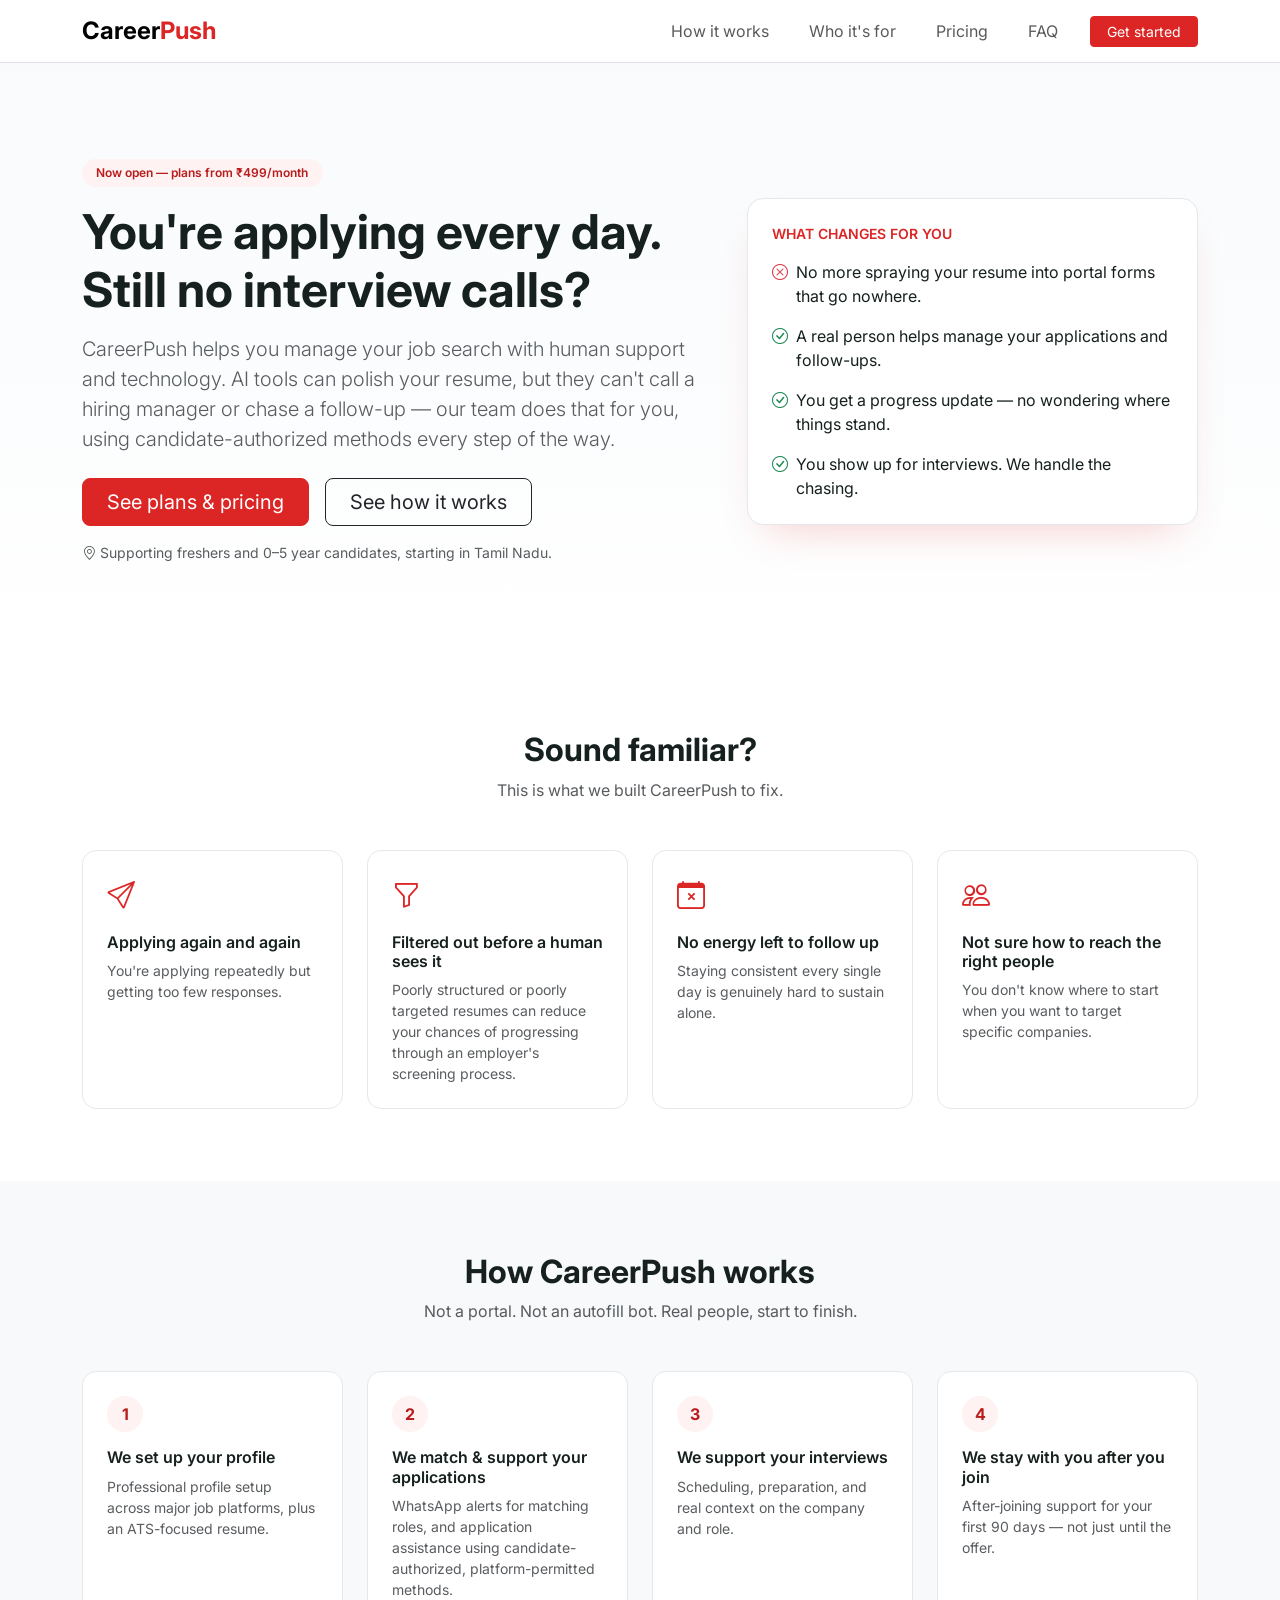
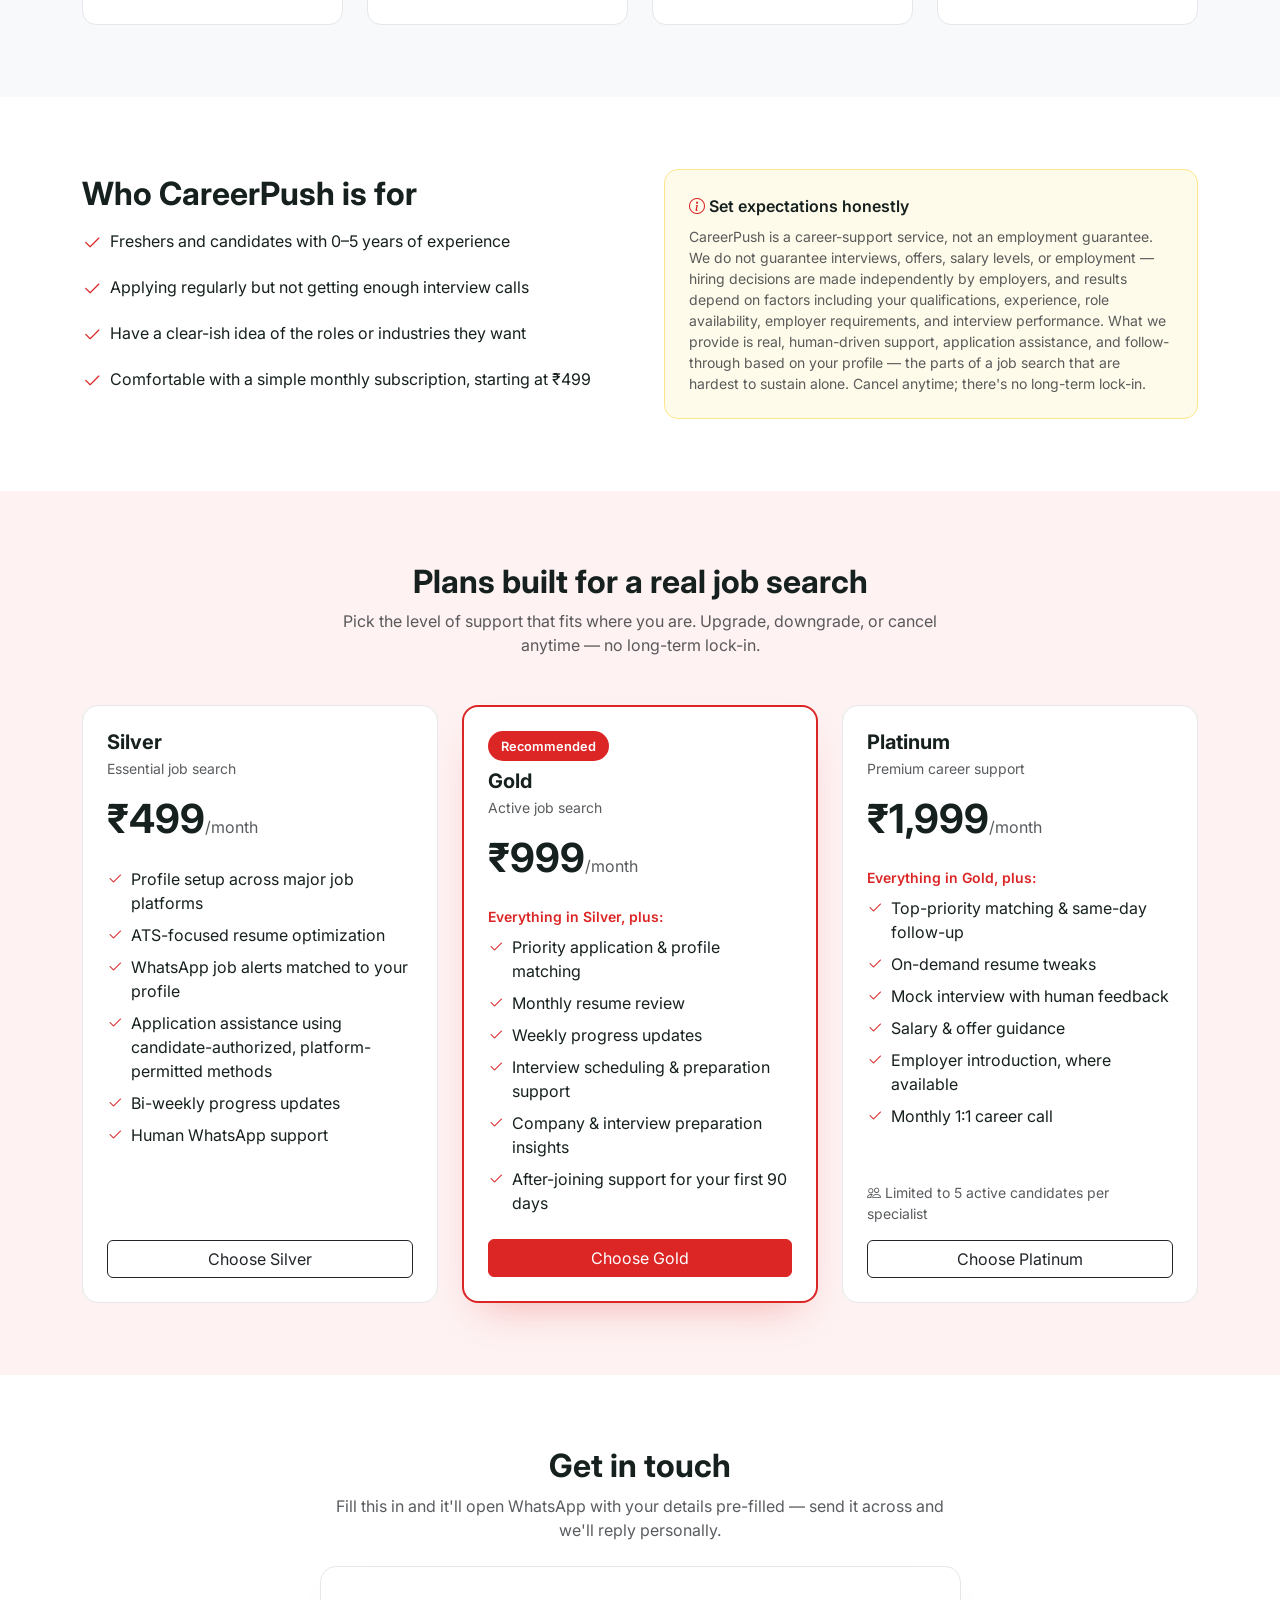
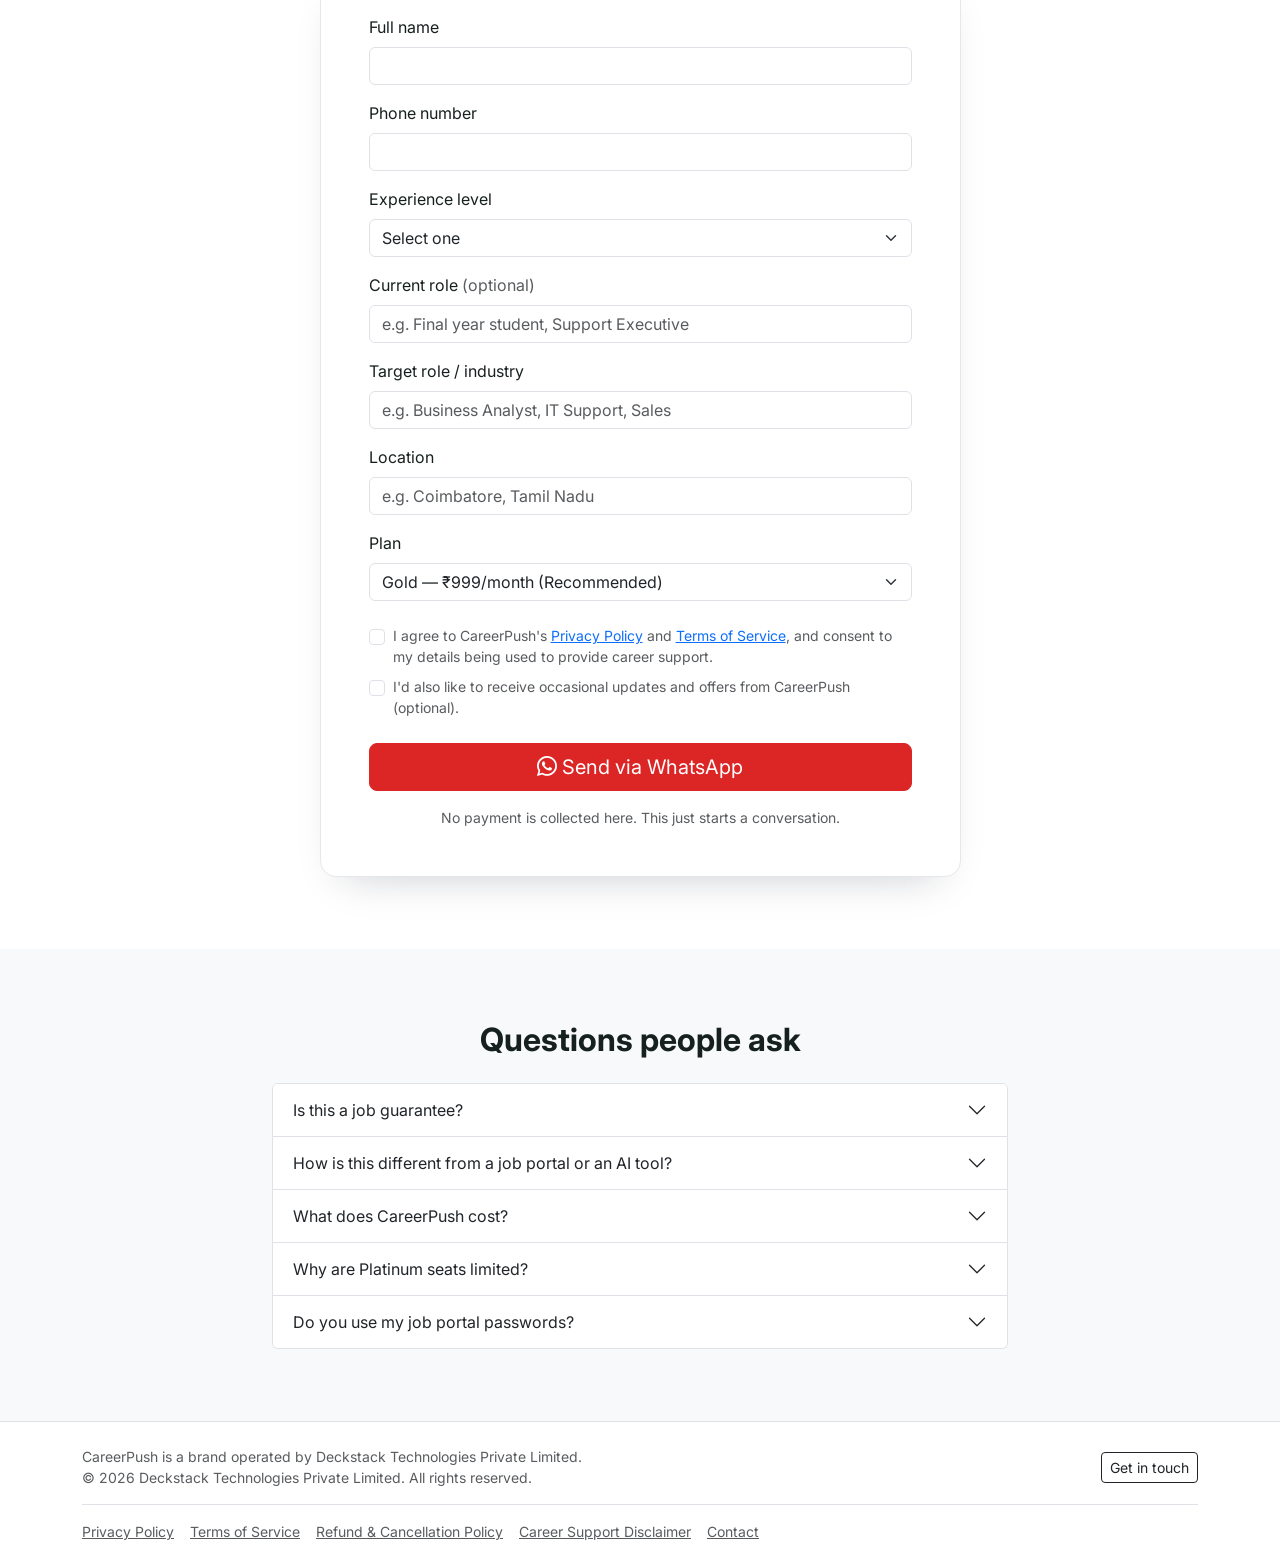
==== commit ef6bddff: "Tighten copy for platform ToS and consumer-protection risk - Reframe application copy away from an u" ====
--- a/index.html
+++ b/index.html
@@ -4,7 +4,7 @@
 <meta charset="UTF-8">
 <meta name="viewport" content="width=device-width, initial-scale=1.0">
 <title>CareerPush — Subscription Career Support for Freshers & Early Career Candidates</title>
-<meta name="description" content="CareerPush sets up your job portals, applies on your behalf, and supports you through interviews and your first 90 days on the job. Plans from ₹499/month for freshers and 0-5 year candidates.">
+<meta name="description" content="CareerPush combines human support and technology to help you manage your job search — profile setup, application assistance, interview preparation, and after-joining support. Plans from ₹499/month for freshers and 0-5 year candidates.">
 
 <!-- Bootstrap 5.3 CSS -->
 <link href="https://cdn.jsdelivr.net/npm/bootstrap@5.3.3/dist/css/bootstrap.min.css" rel="stylesheet">
@@ -64,7 +64,7 @@
           <p class="text-uppercase small fw-semibold text-accent mb-3">What changes for you</p>
           <ul class="list-unstyled mb-0">
             <li class="d-flex gap-2 mb-3"><i class="bi bi-x-circle text-danger"></i><span>No more spraying your resume into portal forms that go nowhere.</span></li>
-            <li class="d-flex gap-2 mb-3"><i class="bi bi-check-circle text-success"></i><span>A real person reaches out to companies on your behalf.</span></li>
+            <li class="d-flex gap-2 mb-3"><i class="bi bi-check-circle text-success"></i><span>A real person helps manage your applications and follow-ups.</span></li>
             <li class="d-flex gap-2 mb-3"><i class="bi bi-check-circle text-success"></i><span>You get a progress update — no wondering where things stand.</span></li>
             <li class="d-flex gap-2"><i class="bi bi-check-circle text-success"></i><span>You show up for interviews. We handle the chasing.</span></li>
           </ul>
@@ -83,15 +83,15 @@
       <div class="col-md-6 col-lg-3">
         <div class="problem-card p-4 h-100">
           <i class="bi bi-send fs-3 text-accent"></i>
-          <h6 class="fw-semibold mt-3">20+ applications a day</h6>
-          <p class="text-muted small mb-0">And most of them disappear into a portal with no response at all.</p>
+          <h6 class="fw-semibold mt-3">Applying again and again</h6>
+          <p class="text-muted small mb-0">You're applying repeatedly but getting too few responses.</p>
         </div>
       </div>
       <div class="col-md-6 col-lg-3">
         <div class="problem-card p-4 h-100">
           <i class="bi bi-funnel fs-3 text-accent"></i>
           <h6 class="fw-semibold mt-3">Filtered out before a human sees it</h6>
-          <p class="text-muted small mb-0">ATS keyword filters reject strong candidates before anyone reads the resume.</p>
+          <p class="text-muted small mb-0">Poorly structured or poorly targeted resumes can reduce your chances of progressing through an employer's screening process.</p>
         </div>
       </div>
       <div class="col-md-6 col-lg-3">
@@ -104,8 +104,8 @@
       <div class="col-md-6 col-lg-3">
         <div class="problem-card p-4 h-100">
           <i class="bi bi-people fs-3 text-accent"></i>
-          <h6 class="fw-semibold mt-3">No one on the inside</h6>
-          <p class="text-muted small mb-0">You don't know anyone at the companies you actually want to join.</p>
+          <h6 class="fw-semibold mt-3">Not sure how to reach the right people</h6>
+          <p class="text-muted small mb-0">You don't know where to start when you want to target specific companies.</p>
         </div>
       </div>
     </div>
@@ -122,14 +122,14 @@
         <div class="step-card p-4 h-100">
           <div class="step-num">1</div>
           <h6 class="fw-semibold mt-3">We set up your profile</h6>
-          <p class="text-muted small mb-0">Naukri, LinkedIn, Shine, Monster, Foundit and more — plus an ATS-focused resume.</p>
+          <p class="text-muted small mb-0">Professional profile setup across major job platforms, plus an ATS-focused resume.</p>
         </div>
       </div>
       <div class="col-md-6 col-lg-3">
         <div class="step-card p-4 h-100">
           <div class="step-num">2</div>
-          <h6 class="fw-semibold mt-3">We match &amp; apply for you</h6>
-          <p class="text-muted small mb-0">WhatsApp alerts for matching roles, and applications sent on your behalf using candidate-authorized methods.</p>
+          <h6 class="fw-semibold mt-3">We match &amp; support your applications</h6>
+          <p class="text-muted small mb-0">WhatsApp alerts for matching roles, and application assistance using candidate-authorized, platform-permitted methods.</p>
         </div>
       </div>
       <div class="col-md-6 col-lg-3">
@@ -143,7 +143,7 @@
         <div class="step-card p-4 h-100">
           <div class="step-num">4</div>
           <h6 class="fw-semibold mt-3">We stay with you after you join</h6>
-          <p class="text-muted small mb-0">Post-placement support for your first 90 days — not just until the offer.</p>
+          <p class="text-muted small mb-0">After-joining support for your first 90 days — not just until the offer.</p>
         </div>
       </div>
     </div>
@@ -167,10 +167,13 @@
         <div class="p-4 note-card">
           <p class="fw-semibold mb-2"><i class="bi bi-info-circle text-accent"></i> Set expectations honestly</p>
           <p class="text-muted small mb-0">
-            CareerPush is subscription-based career support — not a job guarantee. We can't promise an
-            offer, and we won't claim to. What we provide is real, human-driven outreach, application
-            support, and follow-through based on your profile — the parts of a job search that are
-            hardest to sustain alone. Cancel anytime; there's no long-term lock-in.
+            CareerPush is a career-support service, not an employment guarantee. We do not guarantee
+            interviews, offers, salary levels, or employment — hiring decisions are made independently by
+            employers, and results depend on factors including your qualifications, experience, role
+            availability, employer requirements, and interview performance. What we provide is real,
+            human-driven support, application assistance, and follow-through based on your profile — the
+            parts of a job search that are hardest to sustain alone. Cancel anytime; there's no long-term
+            lock-in.
           </p>
         </div>
       </div>
@@ -195,10 +198,10 @@
           <p class="text-muted small mb-3">Essential job search</p>
           <p class="mb-4"><span class="display-6 fw-bold">₹499</span><span class="text-muted">/month</span></p>
           <ul class="list-unstyled mb-4 flex-grow-1">
-            <li class="d-flex gap-2 mb-2"><i class="bi bi-check2"></i><span>Profile setup — Naukri, LinkedIn, Shine, Monster, Foundit &amp; more</span></li>
+            <li class="d-flex gap-2 mb-2"><i class="bi bi-check2"></i><span>Profile setup across major job platforms</span></li>
             <li class="d-flex gap-2 mb-2"><i class="bi bi-check2"></i><span>ATS-focused resume optimization</span></li>
             <li class="d-flex gap-2 mb-2"><i class="bi bi-check2"></i><span>WhatsApp job alerts matched to your profile</span></li>
-            <li class="d-flex gap-2 mb-2"><i class="bi bi-check2"></i><span>Applications sent on your behalf using candidate-authorized methods</span></li>
+            <li class="d-flex gap-2 mb-2"><i class="bi bi-check2"></i><span>Application assistance using candidate-authorized, platform-permitted methods</span></li>
             <li class="d-flex gap-2 mb-2"><i class="bi bi-check2"></i><span>Bi-weekly progress updates</span></li>
             <li class="d-flex gap-2"><i class="bi bi-check2"></i><span>Human WhatsApp support</span></li>
           </ul>
@@ -219,8 +222,8 @@
             <li class="d-flex gap-2 mb-2"><i class="bi bi-check2"></i><span>Monthly resume review</span></li>
             <li class="d-flex gap-2 mb-2"><i class="bi bi-check2"></i><span>Weekly progress updates</span></li>
             <li class="d-flex gap-2 mb-2"><i class="bi bi-check2"></i><span>Interview scheduling &amp; preparation support</span></li>
-            <li class="d-flex gap-2 mb-2"><i class="bi bi-check2"></i><span>Company &amp; interview insights</span></li>
-            <li class="d-flex gap-2"><i class="bi bi-check2"></i><span>Post-placement support for your first 90 days</span></li>
+            <li class="d-flex gap-2 mb-2"><i class="bi bi-check2"></i><span>Company &amp; interview preparation insights</span></li>
+            <li class="d-flex gap-2"><i class="bi bi-check2"></i><span>After-joining support for your first 90 days</span></li>
           </ul>
           <a href="#signup" class="btn btn-accent w-100 choose-plan-btn" data-plan="Gold">Choose Gold</a>
         </div>
@@ -279,8 +282,16 @@
             </select>
           </div>
           <div class="mb-3">
+            <label for="currentRole" class="form-label">Current role <span class="text-muted">(optional)</span></label>
+            <input type="text" class="form-control" id="currentRole" placeholder="e.g. Final year student, Support Executive">
+          </div>
+          <div class="mb-3">
             <label for="targetRole" class="form-label">Target role / industry</label>
             <input type="text" class="form-control" id="targetRole" placeholder="e.g. Business Analyst, IT Support, Sales" required>
+          </div>
+          <div class="mb-3">
+            <label for="location" class="form-label">Location</label>
+            <input type="text" class="form-control" id="location" placeholder="e.g. Coimbatore, Tamil Nadu" required>
           </div>
           <div class="mb-4">
             <label for="plan" class="form-label">Plan</label>
@@ -292,12 +303,18 @@
               <option value="Not sure yet">Not sure yet</option>
             </select>
           </div>
-          <div class="form-check mb-4">
+          <div class="form-check mb-2">
             <input class="form-check-input" type="checkbox" id="consent" required>
             <label class="form-check-label small text-muted" for="consent">
               I agree to CareerPush's <a href="privacy-policy.html">Privacy Policy</a> and
               <a href="terms-of-service.html">Terms of Service</a>, and consent to my details being used
               to provide career support.
+            </label>
+          </div>
+          <div class="form-check mb-4">
+            <input class="form-check-input" type="checkbox" id="marketingConsent">
+            <label class="form-check-label small text-muted" for="marketingConsent">
+              I'd also like to receive occasional updates and offers from CareerPush <span class="text-muted">(optional)</span>.
             </label>
           </div>
           <button type="submit" class="btn btn-accent btn-lg w-100">
@@ -328,9 +345,11 @@
             </h2>
             <div id="faq1" class="accordion-collapse collapse" data-bs-parent="#faqAccordion">
               <div class="accordion-body text-muted">
-                No, and we'd rather be upfront about that than overpromise. CareerPush provides real
-                outreach, application support, and interview help based on your profile. What happens in
-                the interview, and the final hiring decision, is beyond our control.
+                No, and we'd rather be upfront about that than overpromise. CareerPush does not guarantee
+                interviews, offers, salary levels, or employment — hiring decisions are made independently
+                by employers. We provide real application assistance, follow-up, and interview
+                preparation; results depend on factors including your qualifications, experience, role
+                availability, employer requirements, and interview performance.
               </div>
             </div>
           </div>
@@ -344,9 +363,10 @@
             <div id="faq2" class="accordion-collapse collapse" data-bs-parent="#faqAccordion">
               <div class="accordion-body text-muted">
                 We don't just submit your resume into a queue, and we're not an autofill bot. We set up
-                and optimize your profiles across Naukri, LinkedIn, Shine, Monster, Foundit and more,
-                apply on your behalf using candidate-authorized methods, and follow up the way a real
-                person would.
+                and optimize your profiles across major job platforms like Naukri, LinkedIn, Shine,
+                Monster and Foundit, provide application assistance using candidate-authorized,
+                platform-permitted methods, and follow up the way a real person would. Specific services
+                and application methods can vary by platform, depending on that platform's current rules.
               </div>
             </div>
           </div>
@@ -406,7 +426,8 @@
   <div class="container">
     <div class="d-flex flex-column flex-md-row justify-content-between align-items-center gap-3">
       <p class="mb-0 text-muted small">
-        &copy; <span id="year"></span> CareerPush is a brand operated by Deckstack Technologies Private Limited.
+        CareerPush is a brand operated by Deckstack Technologies Private Limited.<br>
+        &copy; <span id="year"></span> Deckstack Technologies Private Limited. All rights reserved.
       </p>
       <a href="#signup" class="btn btn-outline-dark btn-sm">Get in touch</a>
     </div>
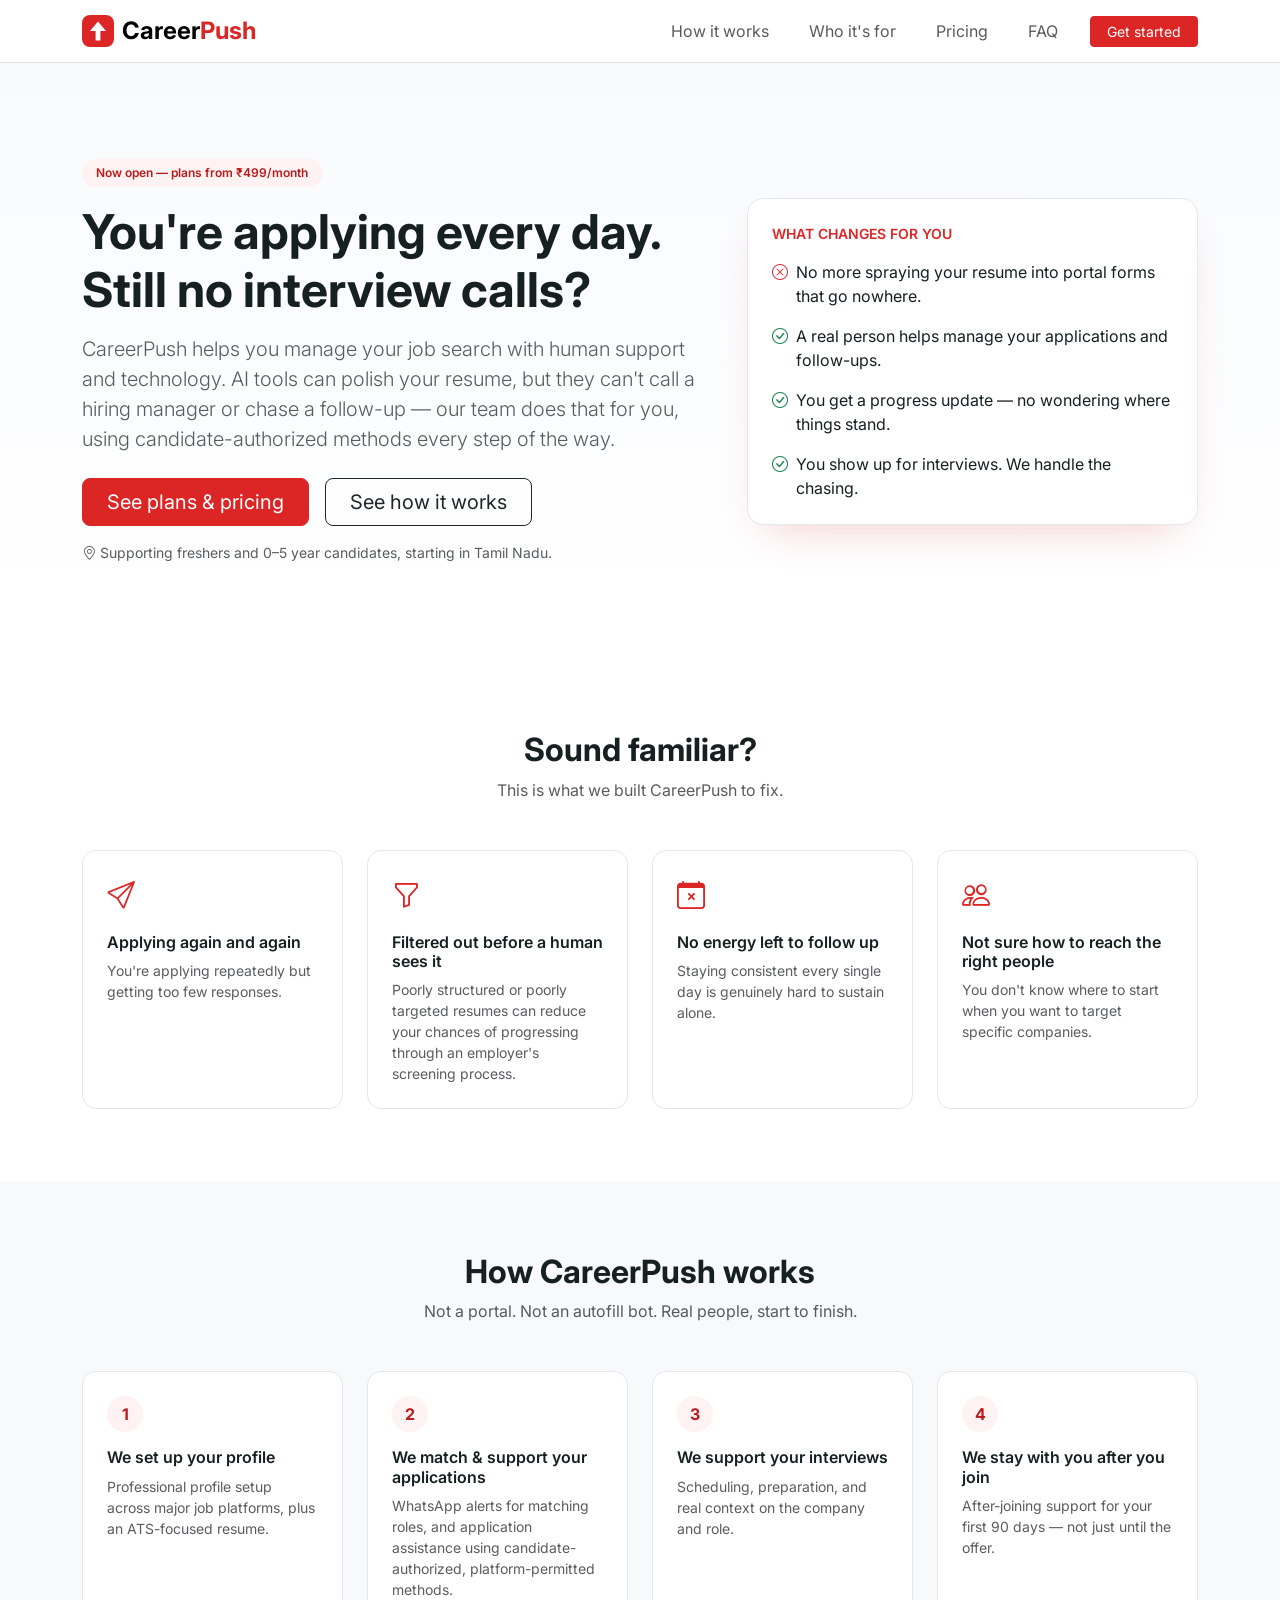
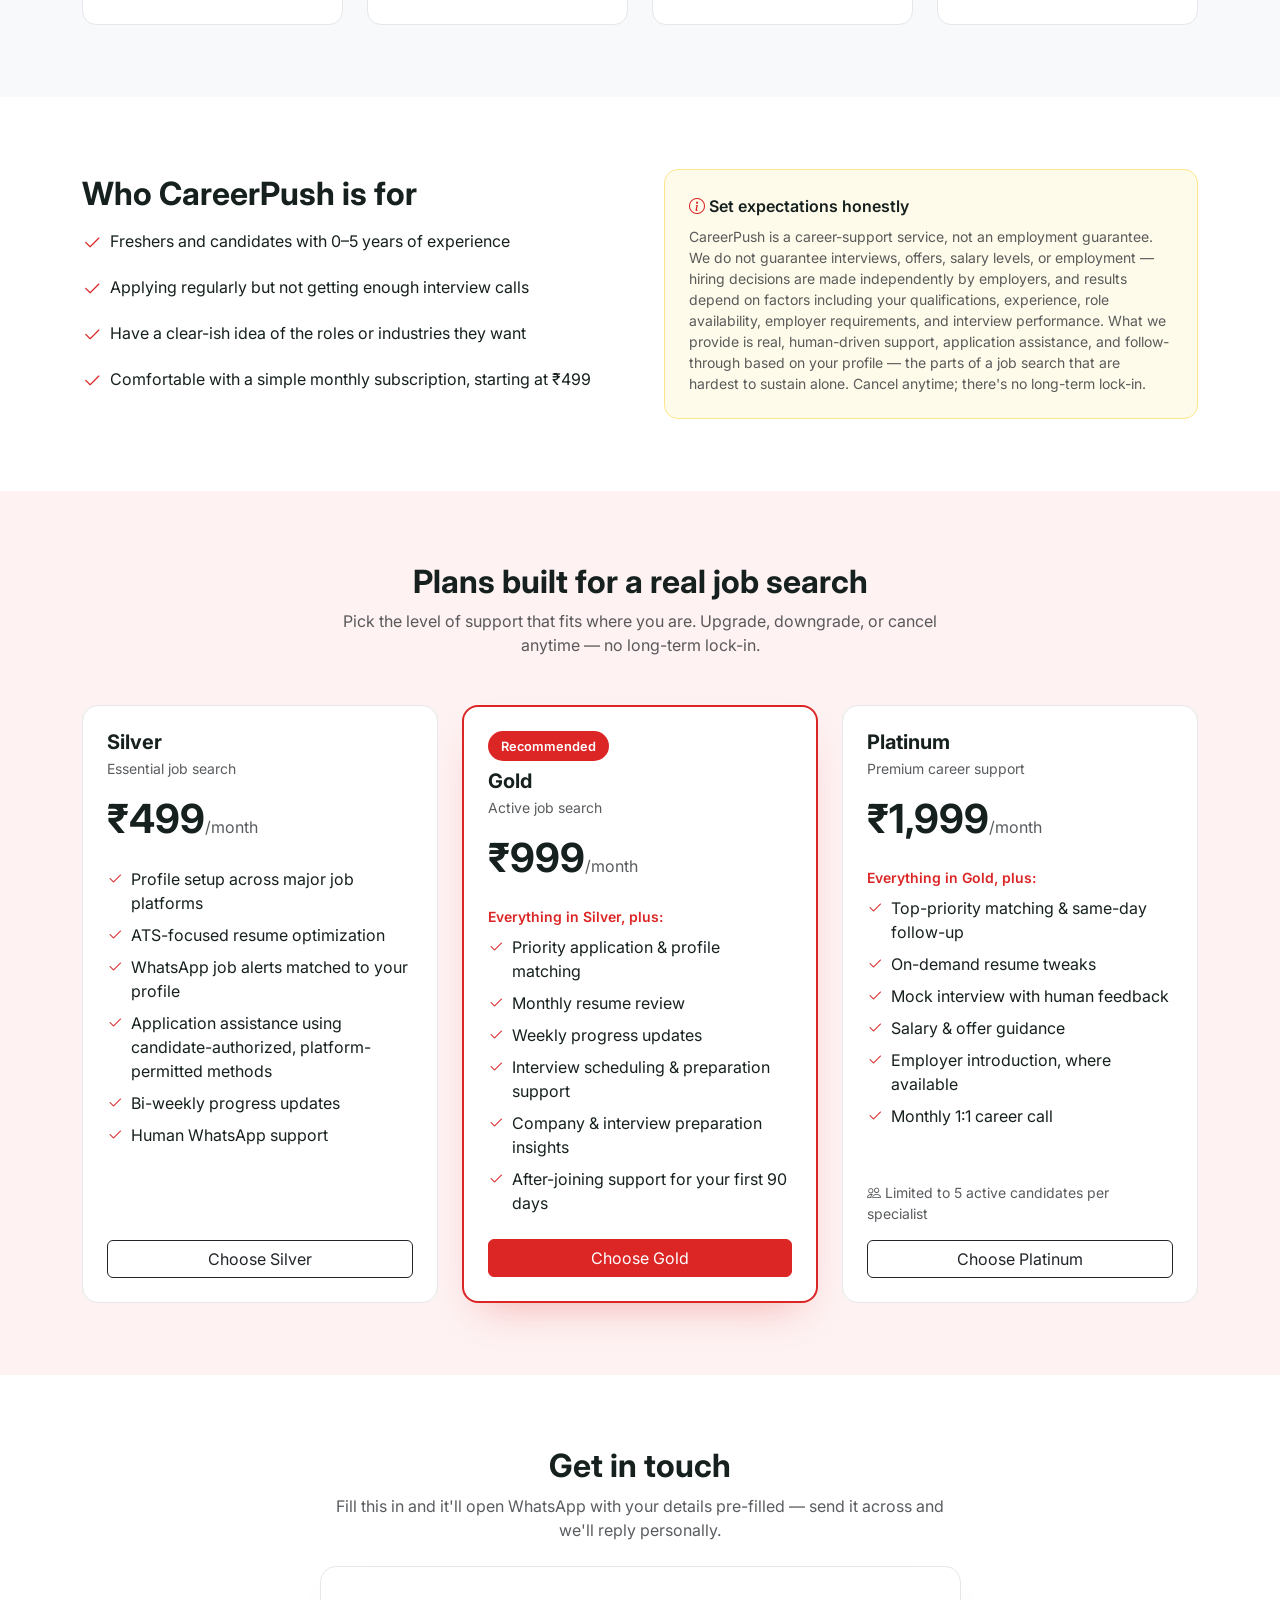
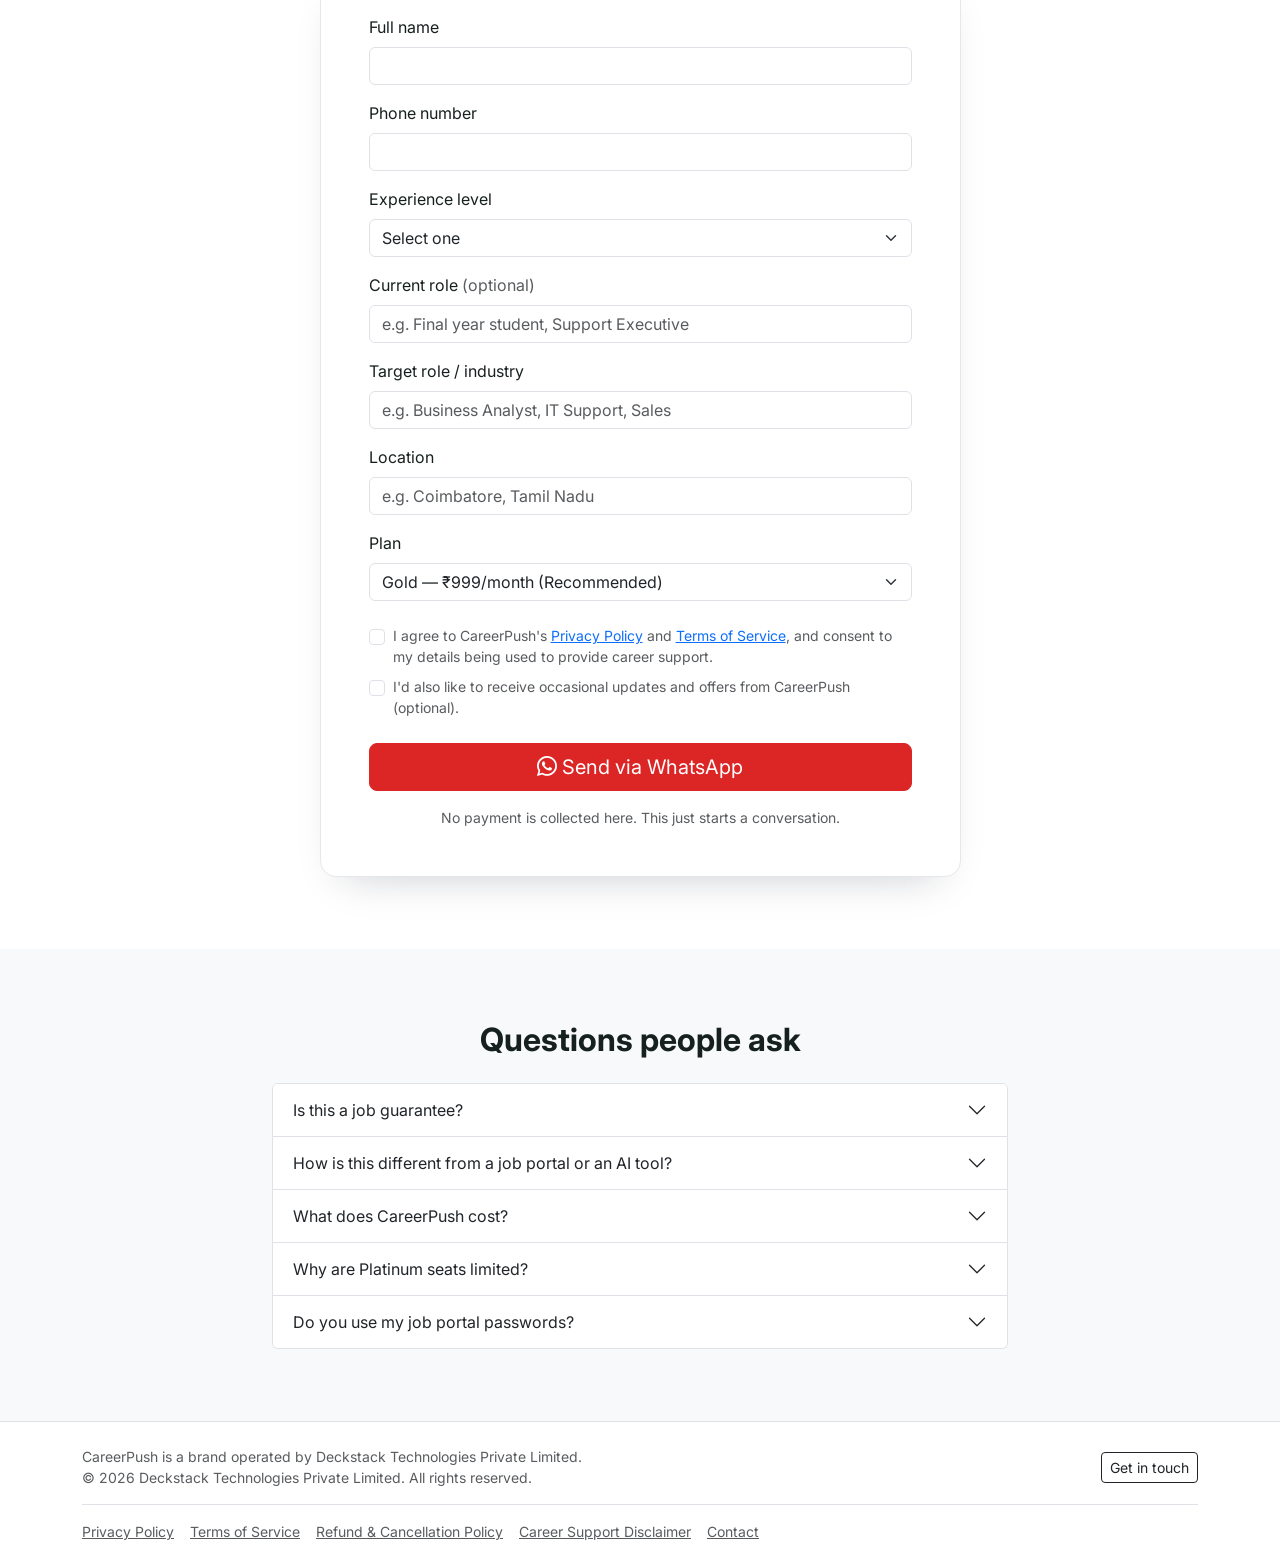
==== commit ba87e3f7: "Add red CareerPush logo mark Simple red rounded-square badge with a white upward arrow (img/logo.svg" ====
--- a/index.html
+++ b/index.html
@@ -14,6 +14,7 @@
 <link rel="preconnect" href="https://fonts.googleapis.com">
 <link href="https://fonts.googleapis.com/css2?family=Inter:wght@400;500;600;700;800&display=swap" rel="stylesheet">
 
+<link rel="icon" type="image/svg+xml" href="img/logo.svg">
 <link rel="stylesheet" href="css/style.css">
 </head>
 <body>
@@ -21,7 +22,7 @@
 <!-- Navbar -->
 <nav class="navbar navbar-expand-lg navbar-light bg-white sticky-top border-bottom">
   <div class="container">
-    <a class="navbar-brand fw-bold fs-4" href="#">Career<span class="text-accent">Push</span></a>
+    <a class="navbar-brand fw-bold fs-4 d-flex align-items-center gap-2" href="#"><img src="img/logo.svg" alt="CareerPush logo" width="32" height="32"><span>Career<span class="text-accent">Push</span></span></a>
     <button class="navbar-toggler" type="button" data-bs-toggle="collapse" data-bs-target="#navMenu">
       <span class="navbar-toggler-icon"></span>
     </button>
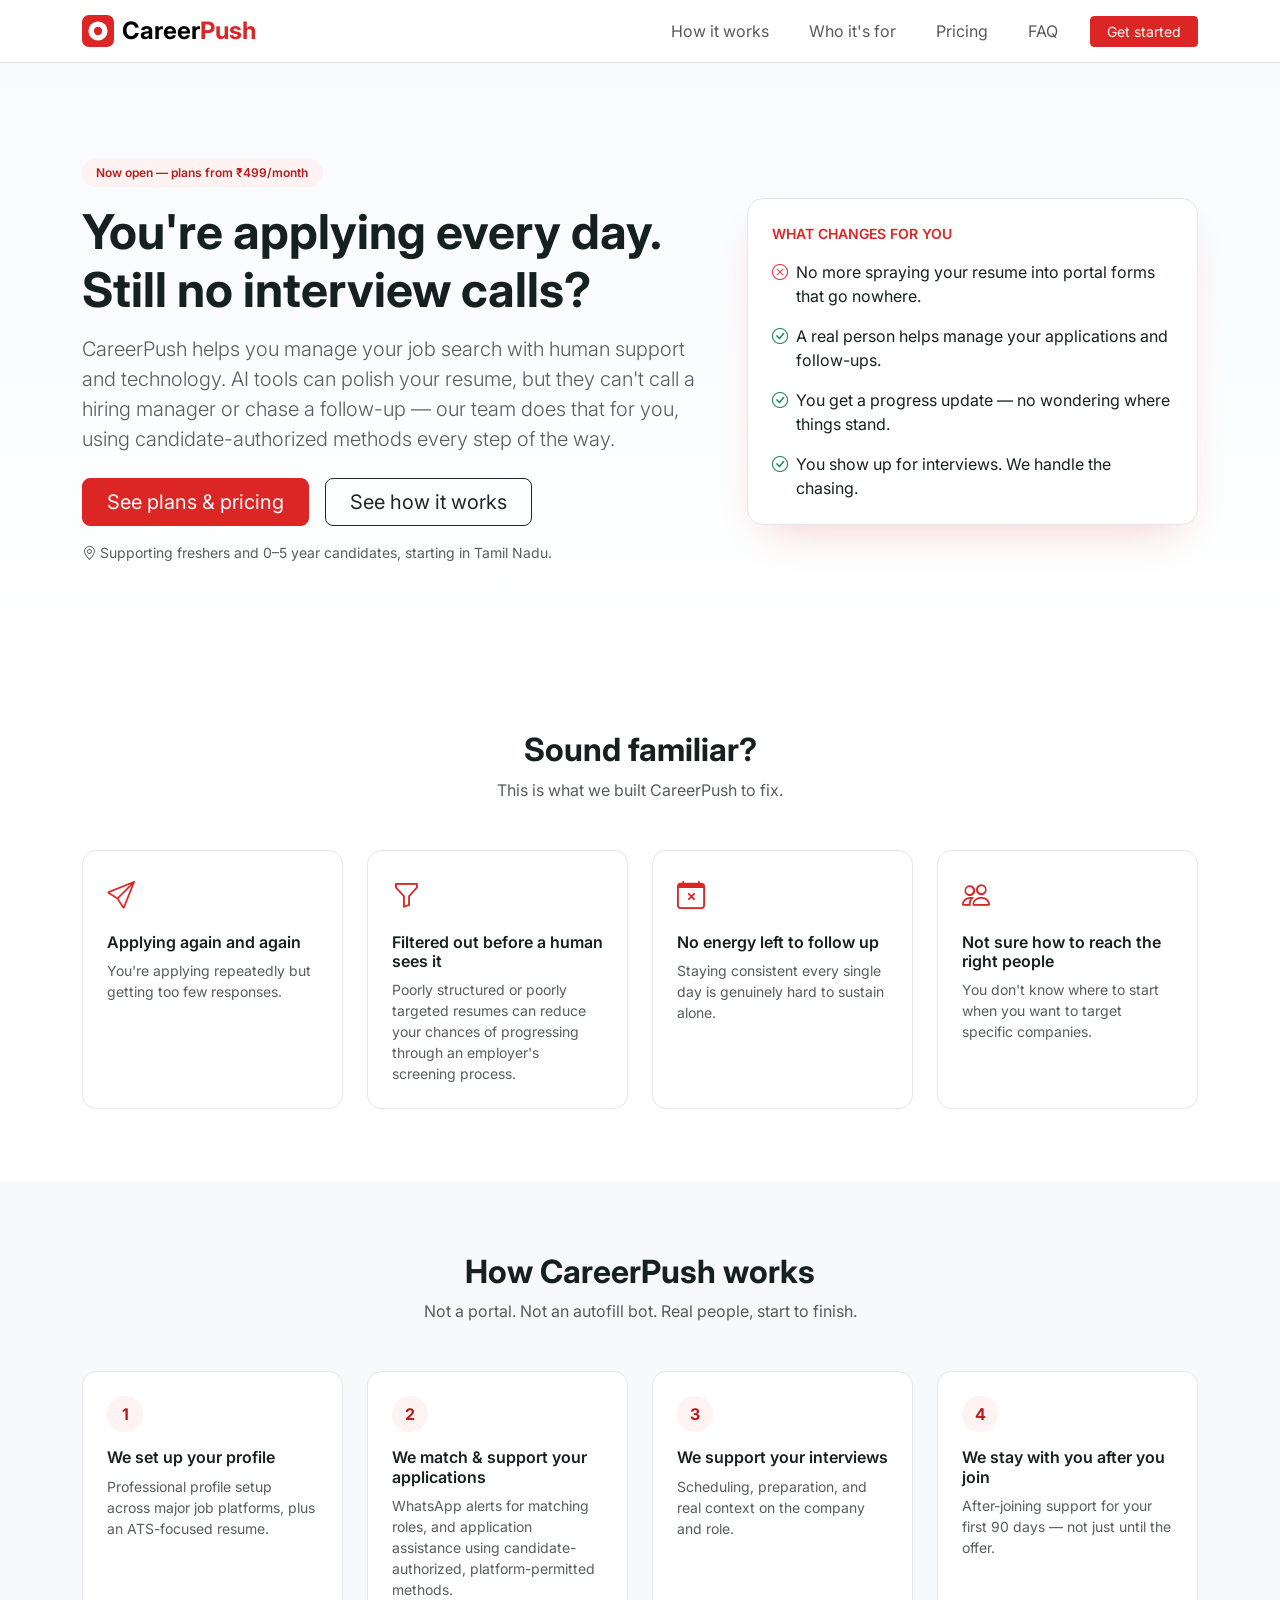
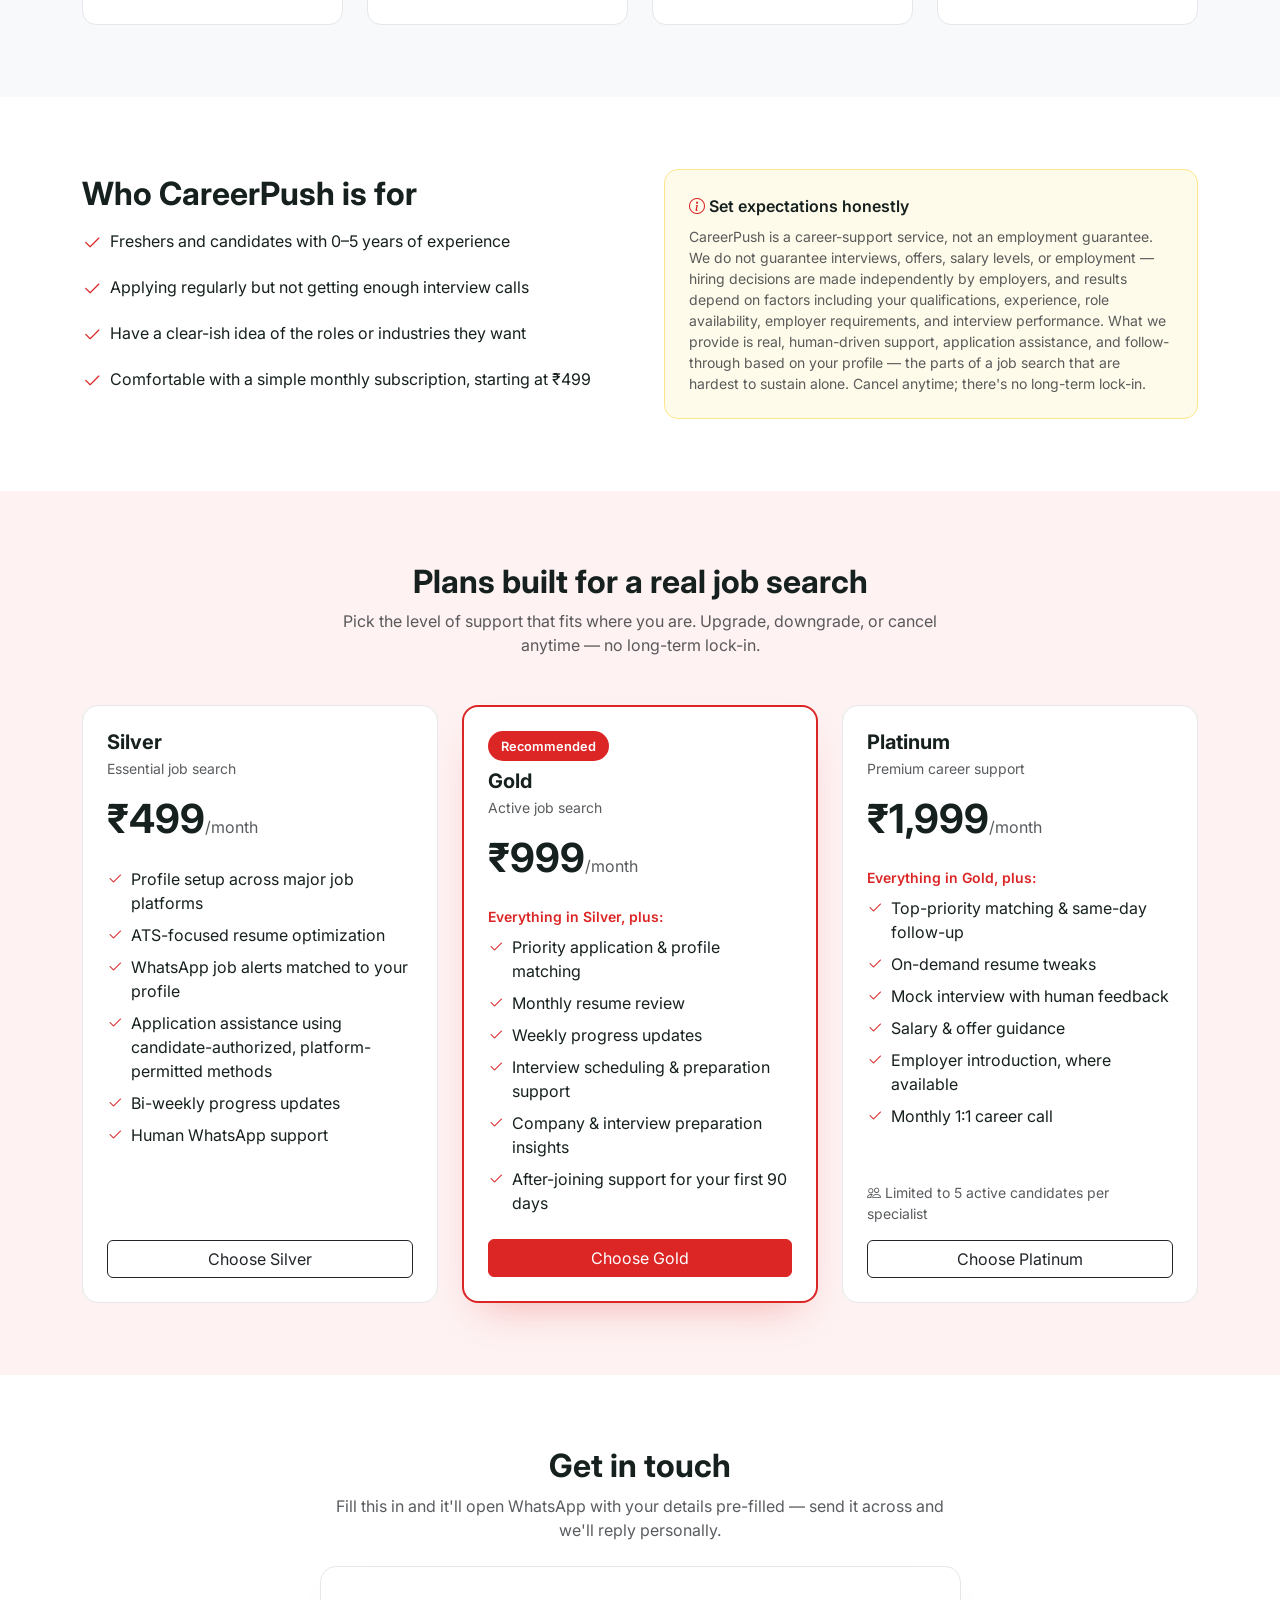
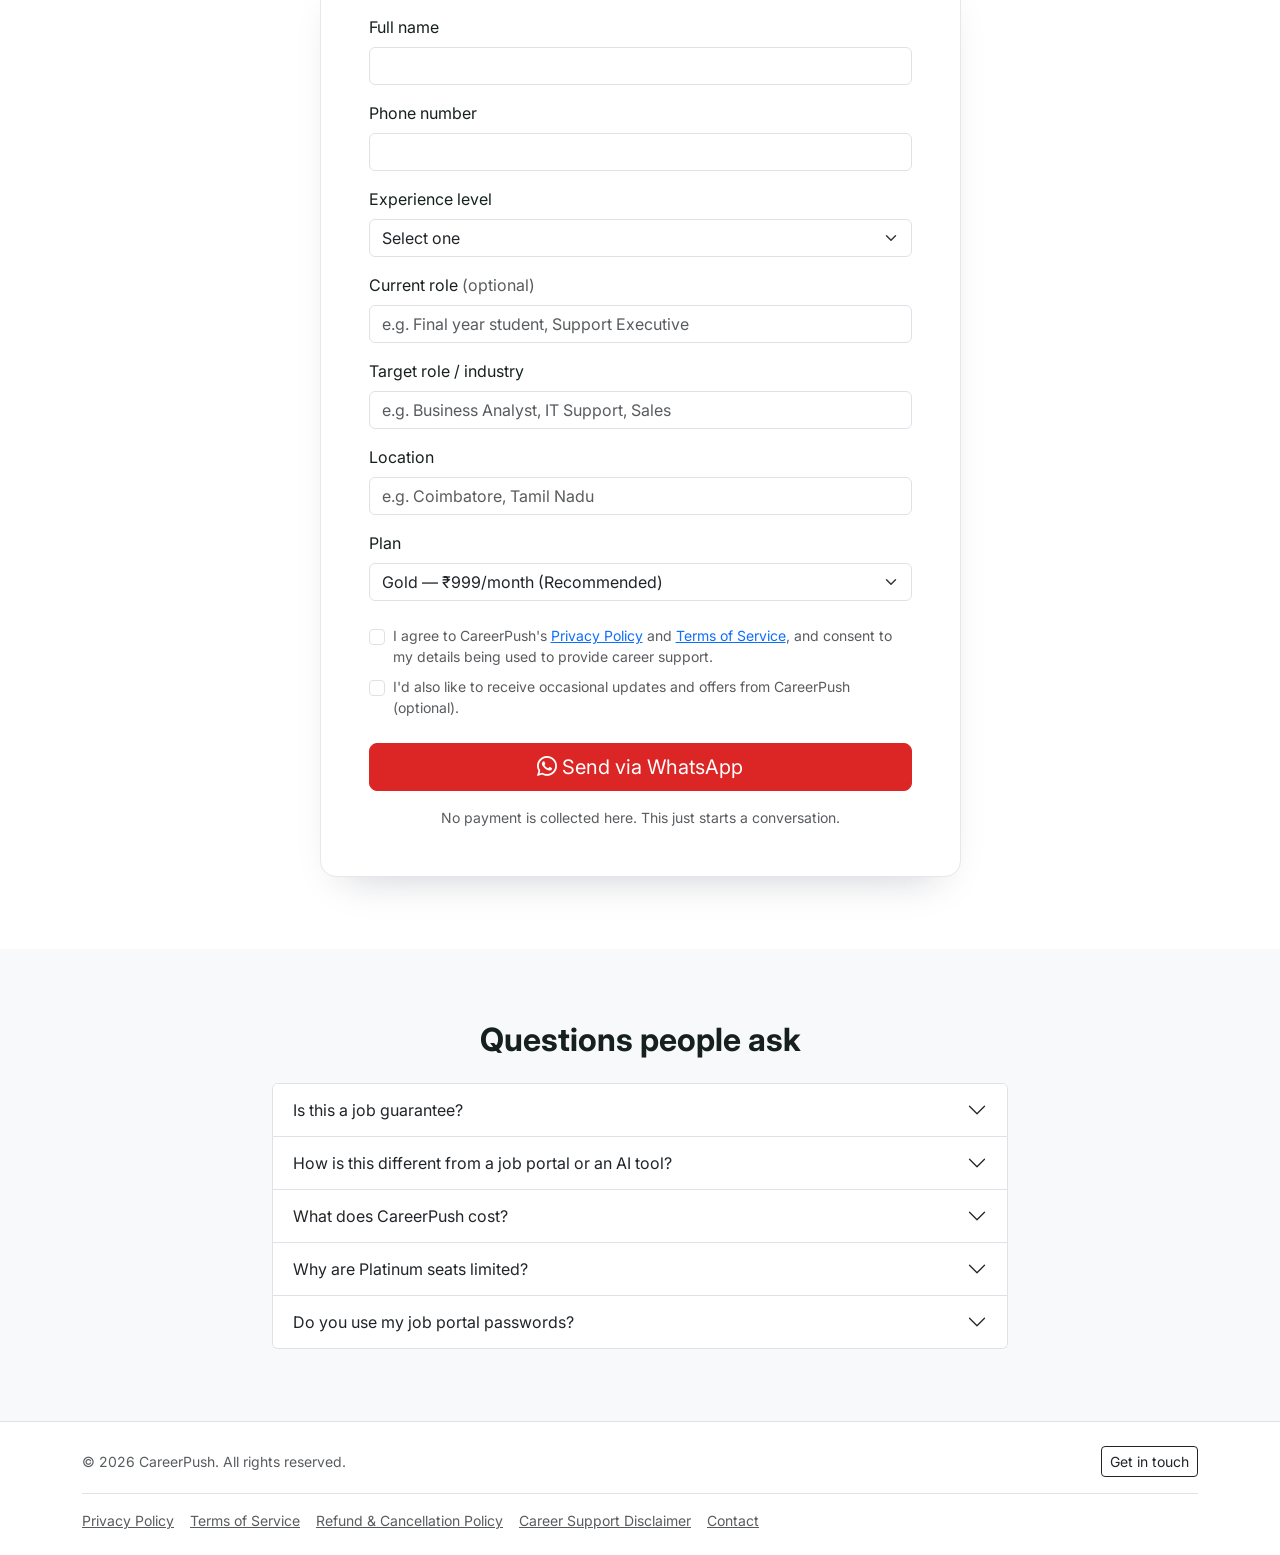
==== commit c1d36266: "Remove Deckstack Technologies entity mentions from site Footers now read "© 2026 CareerPush. All rig" ====
--- a/index.html
+++ b/index.html
@@ -427,8 +427,7 @@
   <div class="container">
     <div class="d-flex flex-column flex-md-row justify-content-between align-items-center gap-3">
       <p class="mb-0 text-muted small">
-        CareerPush is a brand operated by Deckstack Technologies Private Limited.<br>
-        &copy; <span id="year"></span> Deckstack Technologies Private Limited. All rights reserved.
+        &copy; <span id="year"></span> CareerPush. All rights reserved.
       </p>
       <a href="#signup" class="btn btn-outline-dark btn-sm">Get in touch</a>
     </div>
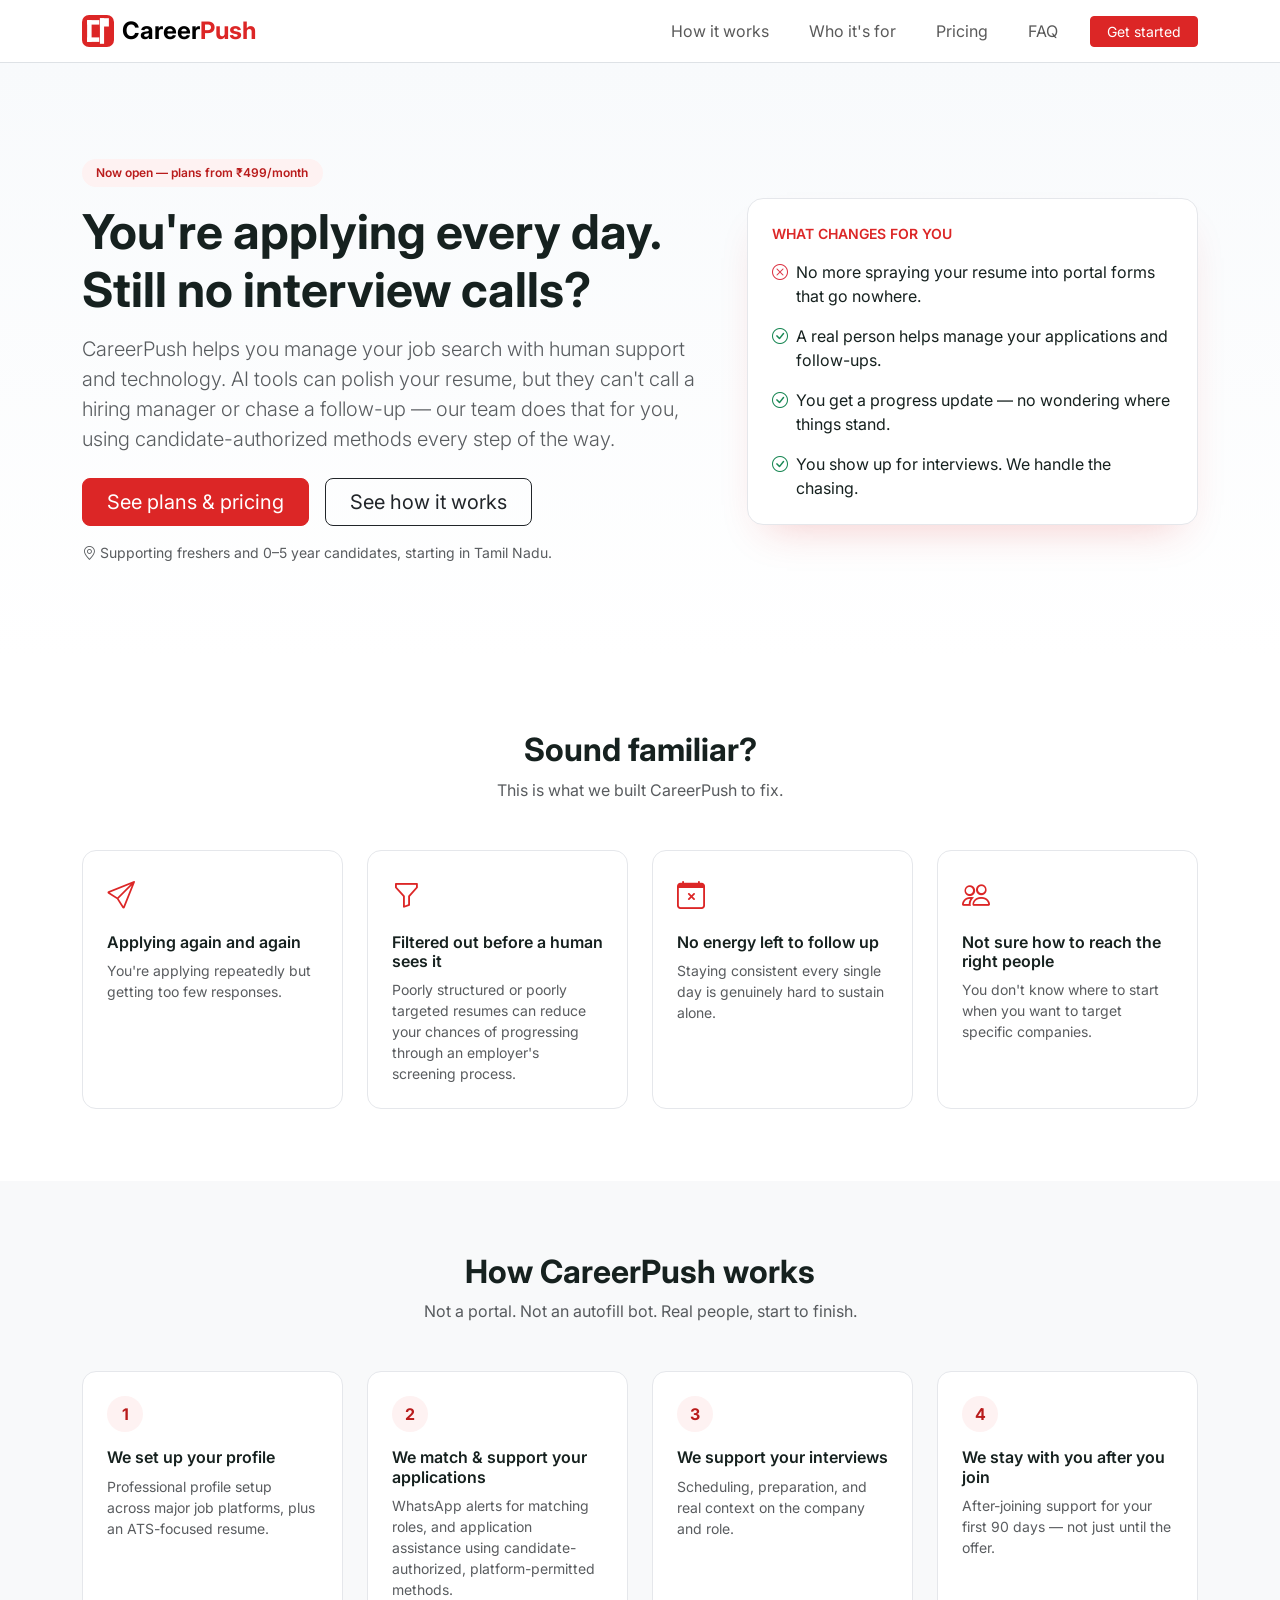
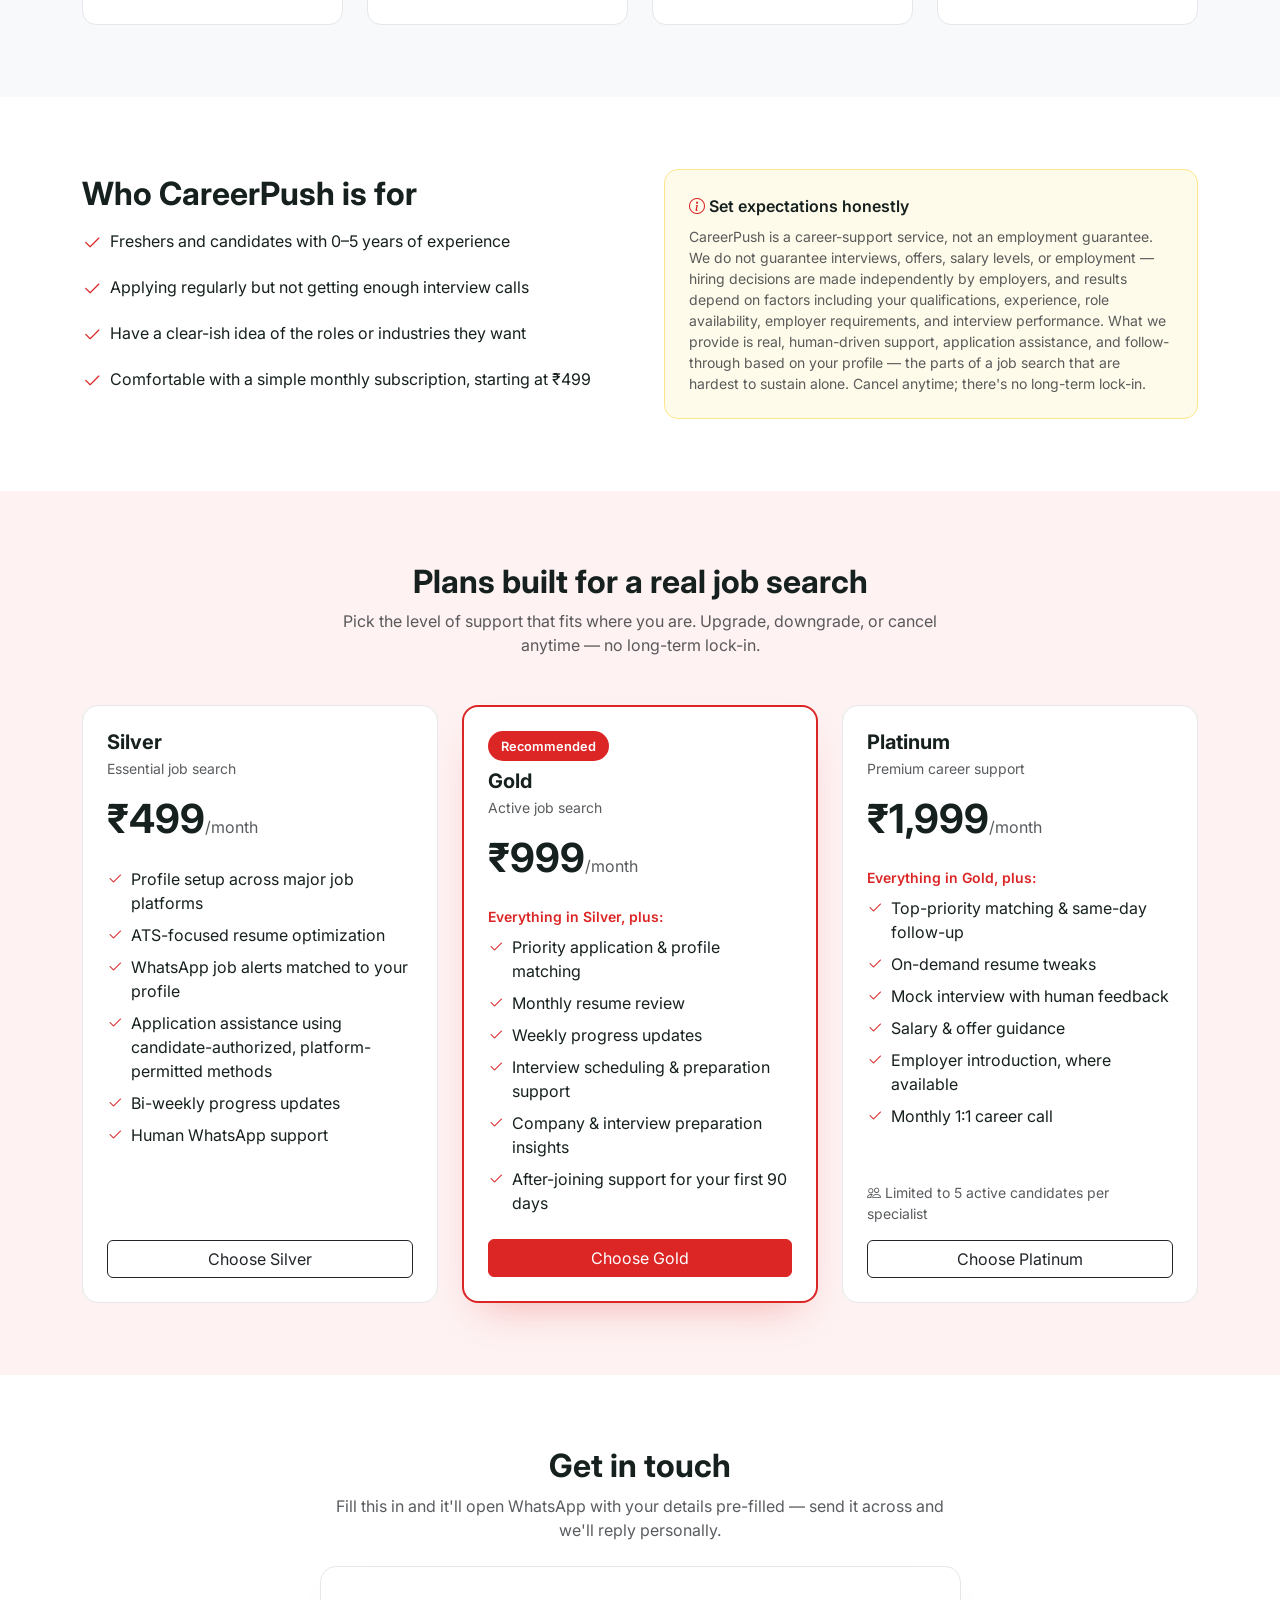
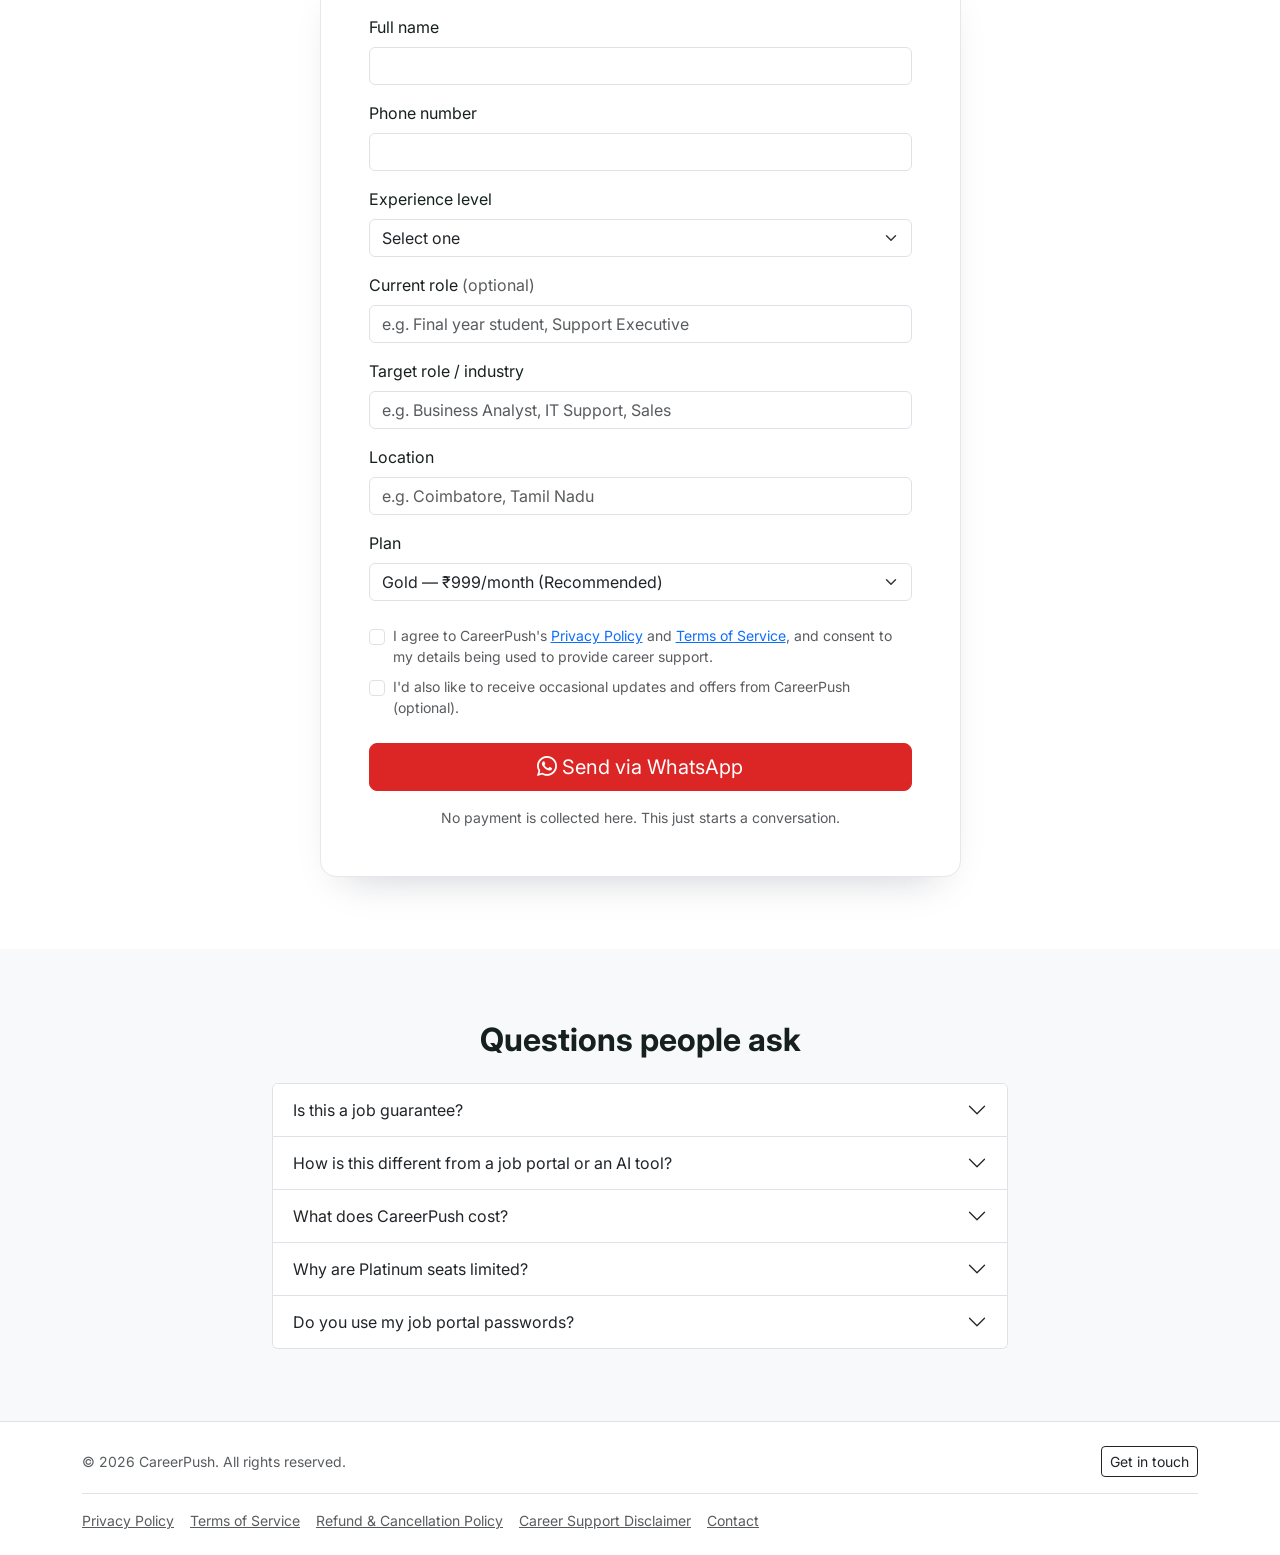
==== commit 4de30a99: "Pre-launch cleanup: dates, stale TODO, social preview tags - Fill in "last updated" dates on the fou" ====
--- a/index.html
+++ b/index.html
@@ -5,6 +5,17 @@
 <meta name="viewport" content="width=device-width, initial-scale=1.0">
 <title>CareerPush — Subscription Career Support for Freshers & Early Career Candidates</title>
 <meta name="description" content="CareerPush combines human support and technology to help you manage your job search — profile setup, application assistance, interview preparation, and after-joining support. Plans from ₹499/month for freshers and 0-5 year candidates.">
+
+<!-- Social preview (WhatsApp / Facebook / Instagram / Twitter) -->
+<meta property="og:type" content="website">
+<meta property="og:site_name" content="CareerPush">
+<meta property="og:title" content="CareerPush — Subscription Career Support for Freshers & Early Career Candidates">
+<meta property="og:description" content="Human support and technology, combined, to manage your job search — profile setup, application assistance, interview prep, and after-joining support. Plans from ₹499/month.">
+<meta property="og:image" content="img/social/careerpush-master-1024x1024.png">
+<meta name="twitter:card" content="summary">
+<meta name="twitter:title" content="CareerPush — Subscription Career Support">
+<meta name="twitter:description" content="Human support and technology, combined, to manage your job search. Plans from ₹499/month.">
+<meta name="twitter:image" content="img/social/careerpush-master-1024x1024.png">
 
 <!-- Bootstrap 5.3 CSS -->
 <link href="https://cdn.jsdelivr.net/npm/bootstrap@5.3.3/dist/css/bootstrap.min.css" rel="stylesheet">
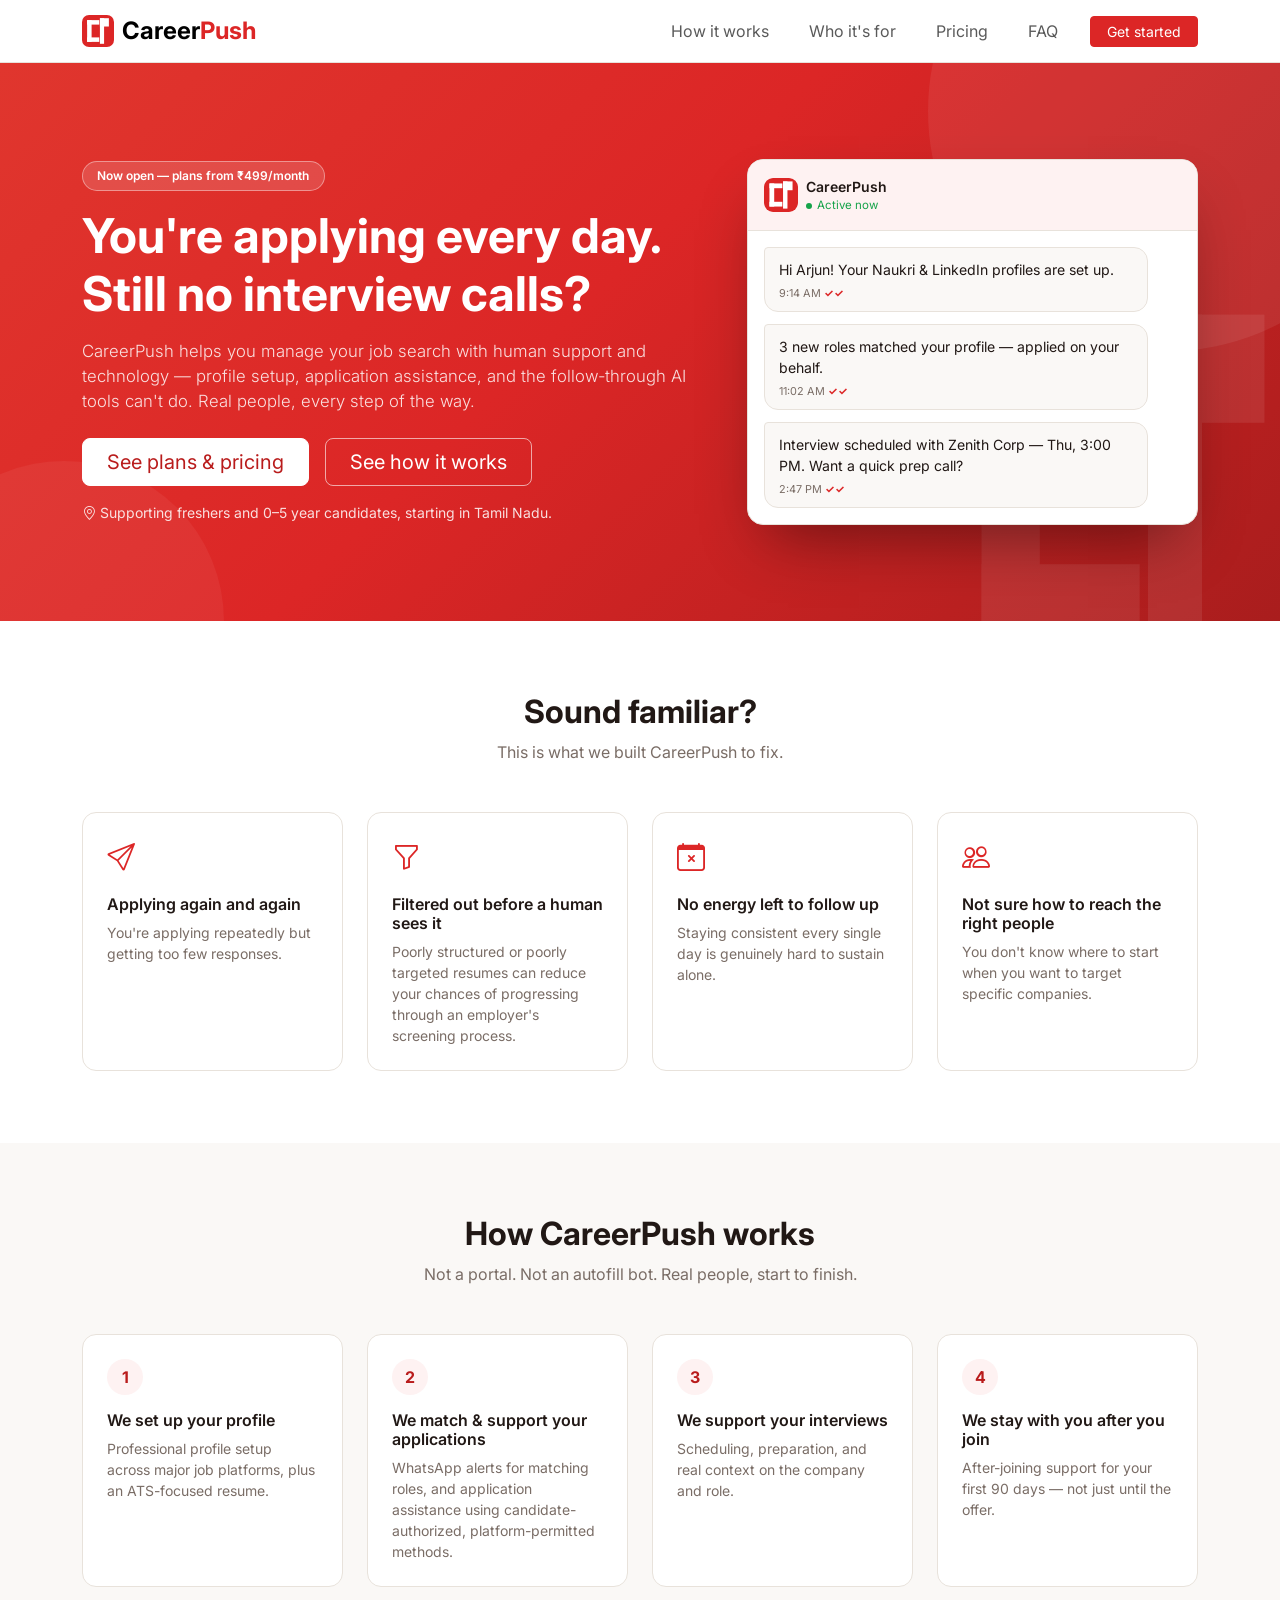
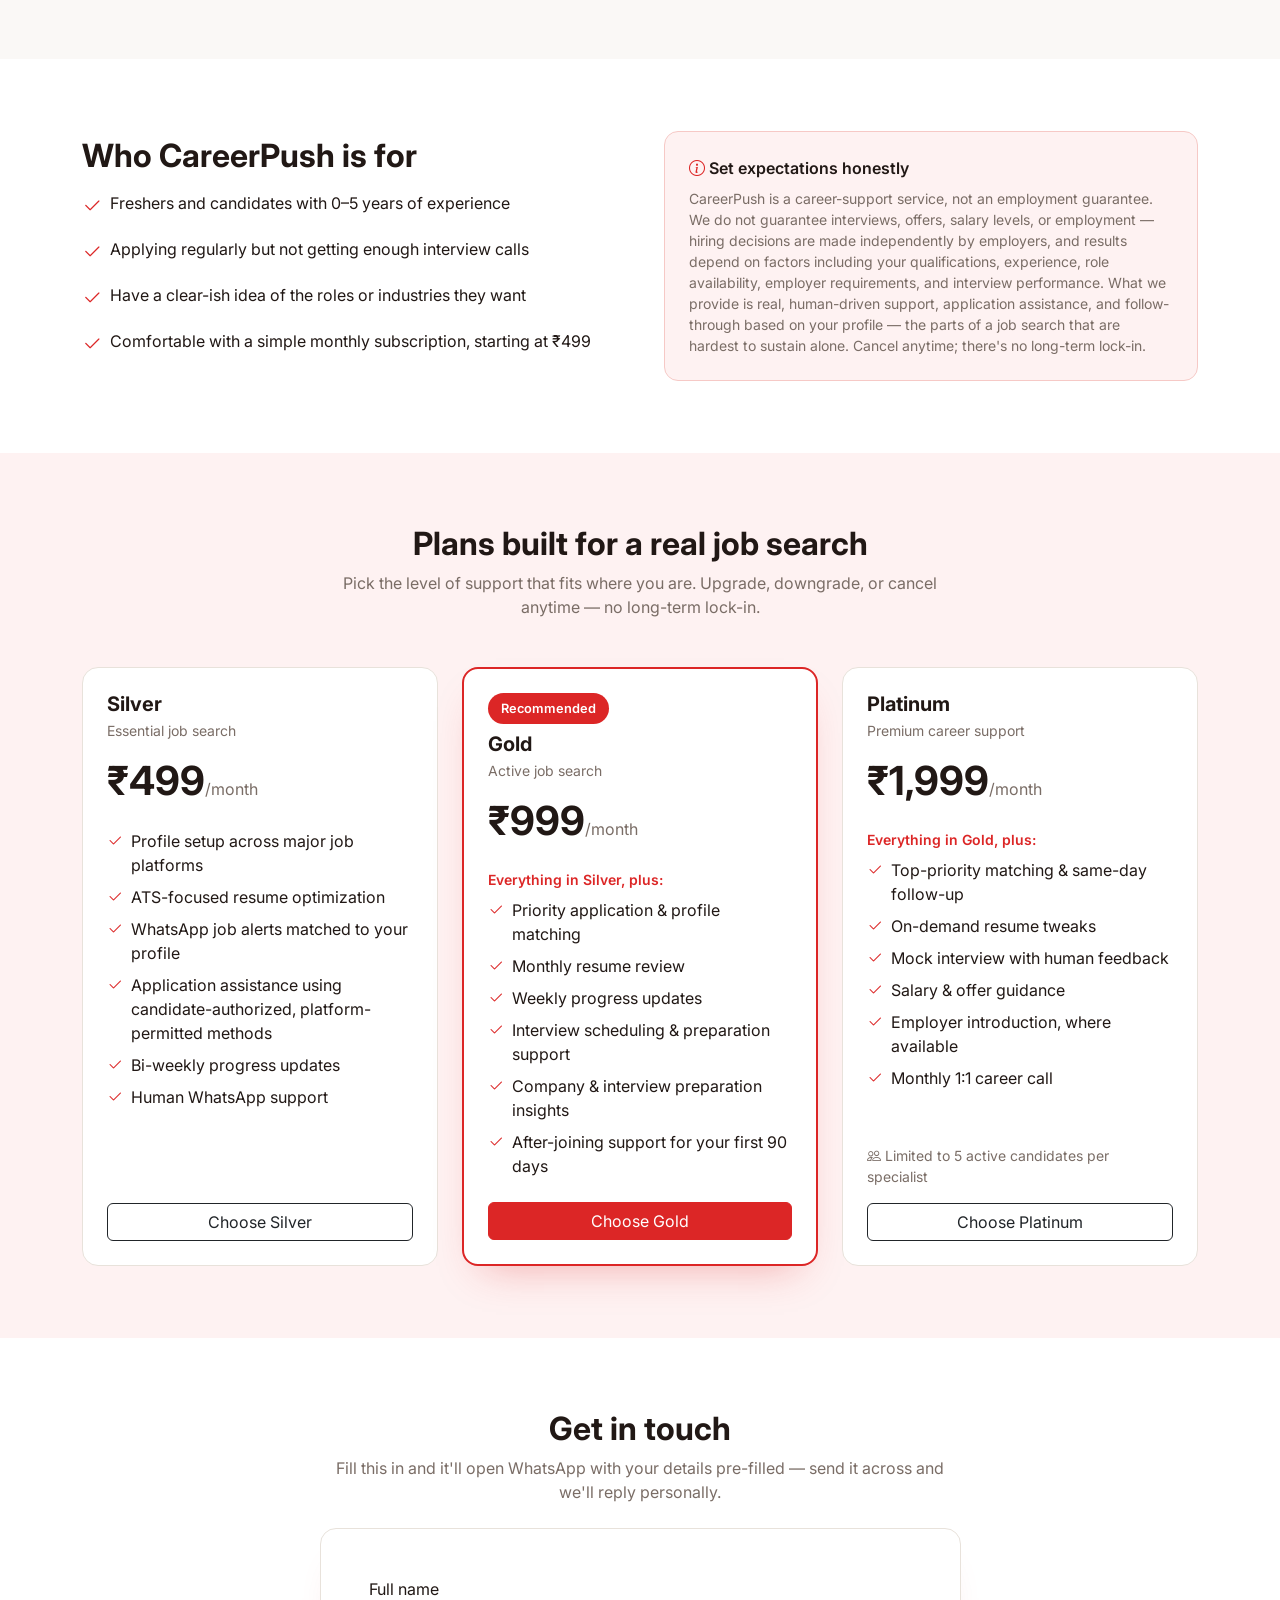
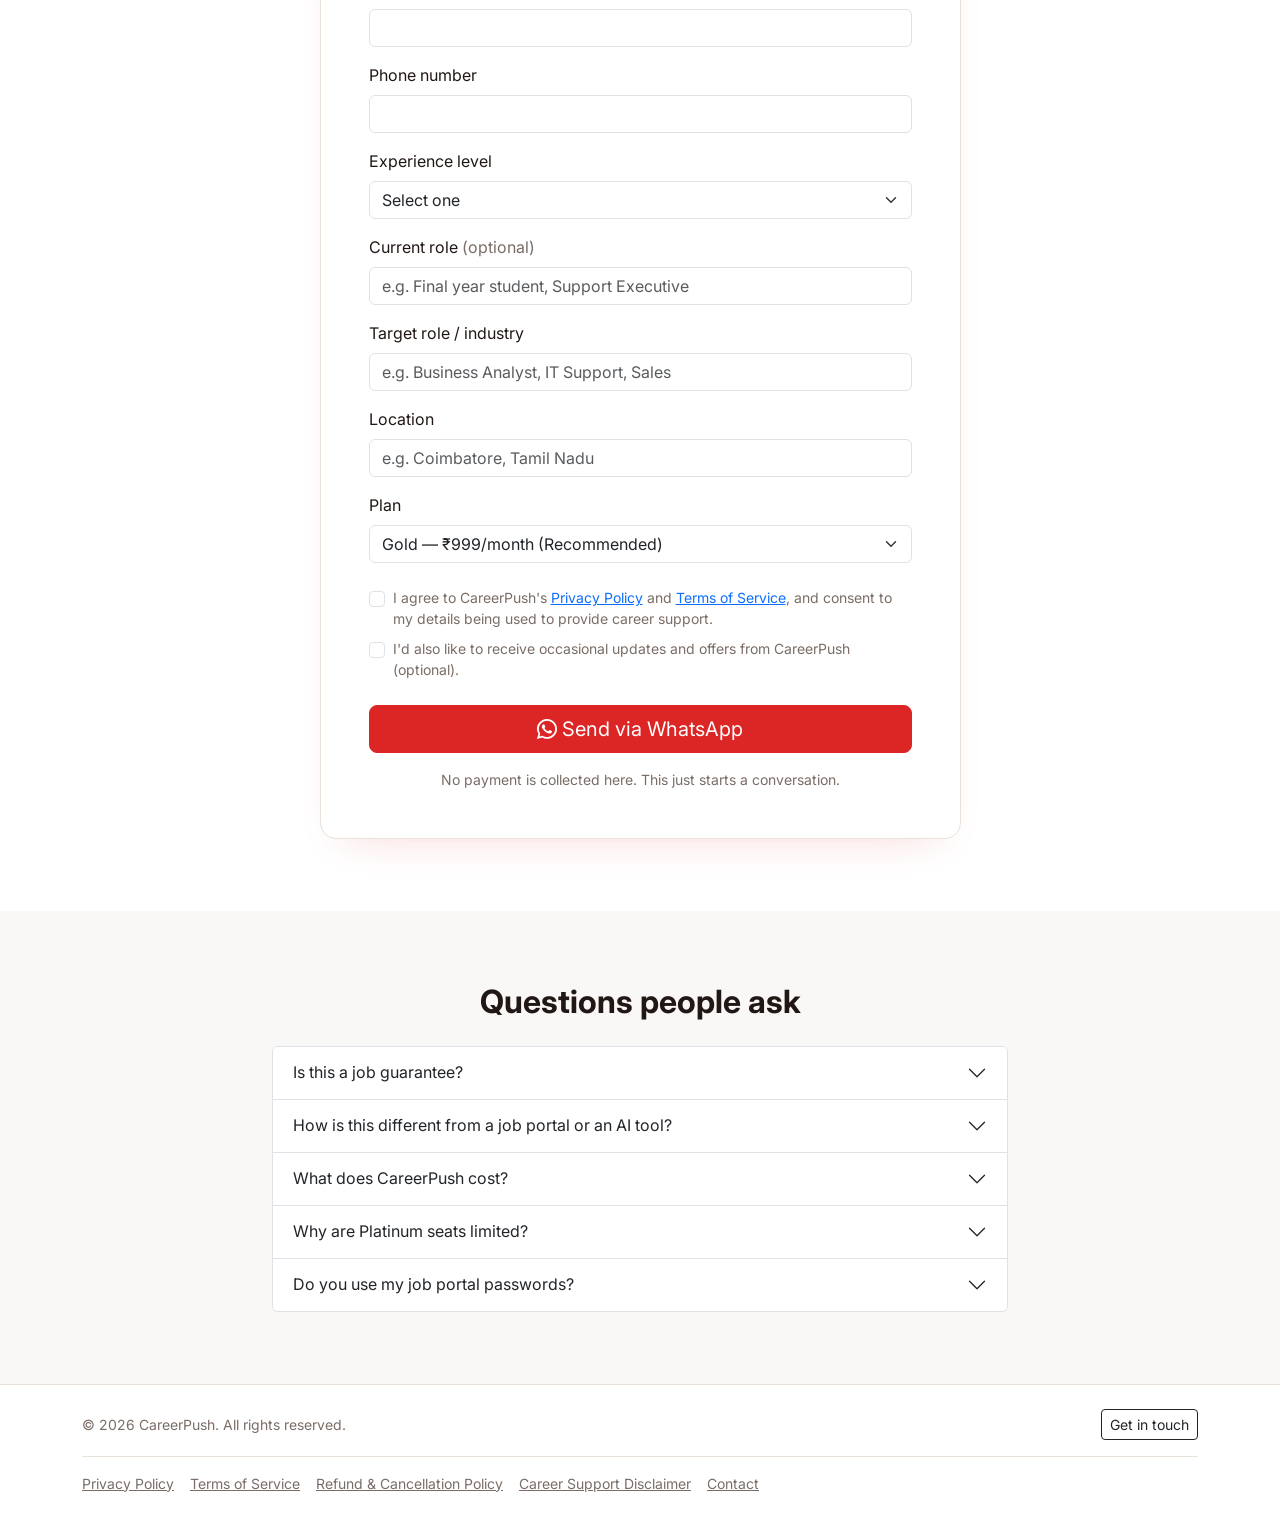
==== commit 85d0438e: "Redesign hero: red gradient banner, chat mockup, red/white-only palette - Replace the plain-text her" ====
--- a/index.html
+++ b/index.html
@@ -11,11 +11,13 @@
 <meta property="og:site_name" content="CareerPush">
 <meta property="og:title" content="CareerPush — Subscription Career Support for Freshers & Early Career Candidates">
 <meta property="og:description" content="Human support and technology, combined, to manage your job search — profile setup, application assistance, interview prep, and after-joining support. Plans from ₹499/month.">
-<meta property="og:image" content="img/social/careerpush-master-1024x1024.png">
-<meta name="twitter:card" content="summary">
+<meta property="og:image" content="img/social/careerpush-share-card-1200x630.png">
+<meta property="og:image:width" content="1200">
+<meta property="og:image:height" content="630">
+<meta name="twitter:card" content="summary_large_image">
 <meta name="twitter:title" content="CareerPush — Subscription Career Support">
 <meta name="twitter:description" content="Human support and technology, combined, to manage your job search. Plans from ₹499/month.">
-<meta name="twitter:image" content="img/social/careerpush-master-1024x1024.png">
+<meta name="twitter:image" content="img/social/careerpush-share-card-1200x630.png">
 
 <!-- Bootstrap 5.3 CSS -->
 <link href="https://cdn.jsdelivr.net/npm/bootstrap@5.3.3/dist/css/bootstrap.min.css" rel="stylesheet">
@@ -24,6 +26,43 @@
 <!-- Google Font -->
 <link rel="preconnect" href="https://fonts.googleapis.com">
 <link href="https://fonts.googleapis.com/css2?family=Inter:wght@400;500;600;700;800&display=swap" rel="stylesheet">
+
+<!--
+  Analytics (disabled by default). To enable, uncomment the block(s) you
+  want and replace the placeholder ID with your real one.
+
+  GA4: create a property at analytics.google.com, get your Measurement ID
+  (looks like G-XXXXXXXXXX) from Admin > Data Streams > your stream.
+
+  Meta Pixel: create one at business.facebook.com/events_manager, get your
+  15-16 digit Pixel ID from Events Manager > Data Sources.
+-->
+<!--
+<script async src="https://www.googletagmanager.com/gtag/js?id=G-XXXXXXXXXX"></script>
+<script>
+  window.dataLayer = window.dataLayer || [];
+  function gtag(){dataLayer.push(arguments);}
+  gtag('js', new Date());
+  gtag('config', 'G-XXXXXXXXXX');
+</script>
+-->
+<!--
+<script>
+!function(f,b,e,v,n,t,s)
+{if(f.fbq)return;n=f.fbq=function(){n.callMethod?
+n.callMethod.apply(n,arguments):n.queue.push(arguments)};
+if(!f._fbq)f._fbq=n;n.push=n;n.loaded=!0;n.version='2.0';
+n.queue=[];t=b.createElement(e);t.async=!0;
+t.src=v;s=b.getElementsByTagName(e)[0];
+s.parentNode.insertBefore(t,s)}(window, document,'script',
+'https://connect.facebook.net/en_US/fbevents.js');
+fbq('init', 'XXXXXXXXXXXXXXX');
+fbq('track', 'PageView');
+</script>
+<noscript><img height="1" width="1" style="display:none"
+src="https://www.facebook.com/tr?id=XXXXXXXXXXXXXXX&ev=PageView&noscript=1"
+/></noscript>
+-->
 
 <link rel="icon" type="image/svg+xml" href="img/logo.svg">
 <link rel="stylesheet" href="css/style.css">
@@ -53,15 +92,22 @@
 
 <!-- Hero -->
 <header class="hero">
+  <svg class="hero-watermark" viewBox="0 0 100 100" aria-hidden="true">
+    <rect x="16" y="16" width="14" height="68" fill="#ffffff"/>
+    <rect x="16" y="16" width="38" height="14" fill="#ffffff"/>
+    <rect x="16" y="70" width="38" height="14" fill="#ffffff"/>
+    <rect x="56" y="10" width="13" height="80" fill="#ffffff"/>
+    <rect x="56" y="10" width="28" height="26" fill="#ffffff"/>
+  </svg>
   <div class="container py-5">
     <div class="row align-items-center py-lg-5">
       <div class="col-lg-7">
-        <span class="badge badge-soft mb-3">Now open — plans from ₹499/month</span>
+        <span class="badge badge-glass mb-3">Now open — plans from ₹499/month</span>
         <h1 class="display-5 fw-bold mb-3">You're applying every day. Still no interview calls?</h1>
         <p class="lead text-muted mb-4">
-          CareerPush helps you manage your job search with human support and technology. AI tools can
-          polish your resume, but they can't call a hiring manager or chase a follow-up — our team does
-          that for you, using candidate-authorized methods every step of the way.
+          CareerPush helps you manage your job search with human support and technology — profile setup,
+          application assistance, and the follow-through AI tools can't do. Real people, every step of
+          the way.
         </p>
         <div class="d-flex flex-column flex-sm-row gap-3">
           <a href="#pricing" class="btn btn-accent btn-lg px-4">See plans &amp; pricing</a>
@@ -72,14 +118,35 @@
         </p>
       </div>
       <div class="col-lg-5 mt-5 mt-lg-0">
-        <div class="hero-card p-4">
-          <p class="text-uppercase small fw-semibold text-accent mb-3">What changes for you</p>
-          <ul class="list-unstyled mb-0">
-            <li class="d-flex gap-2 mb-3"><i class="bi bi-x-circle text-danger"></i><span>No more spraying your resume into portal forms that go nowhere.</span></li>
-            <li class="d-flex gap-2 mb-3"><i class="bi bi-check-circle text-success"></i><span>A real person helps manage your applications and follow-ups.</span></li>
-            <li class="d-flex gap-2 mb-3"><i class="bi bi-check-circle text-success"></i><span>You get a progress update — no wondering where things stand.</span></li>
-            <li class="d-flex gap-2"><i class="bi bi-check-circle text-success"></i><span>You show up for interviews. We handle the chasing.</span></li>
-          </ul>
+        <div class="hero-card p-0 overflow-hidden">
+          <div class="chat-header d-flex align-items-center gap-2 p-3">
+            <svg class="chat-avatar" viewBox="0 0 100 100" aria-hidden="true">
+              <rect width="100" height="100" rx="22" fill="#dc2626"/>
+              <rect x="16" y="16" width="14" height="68" fill="#ffffff"/>
+              <rect x="16" y="16" width="38" height="14" fill="#ffffff"/>
+              <rect x="16" y="70" width="38" height="14" fill="#ffffff"/>
+              <rect x="56" y="10" width="13" height="80" fill="#ffffff"/>
+              <rect x="56" y="10" width="28" height="26" fill="#ffffff"/>
+            </svg>
+            <div>
+              <p class="mb-0 fw-semibold small">CareerPush</p>
+              <p class="mb-0 chat-status"><span class="status-dot"></span> Active now</p>
+            </div>
+          </div>
+          <div class="p-3">
+            <div class="chat-bubble">
+              Hi Arjun! Your Naukri &amp; LinkedIn profiles are set up.
+              <span class="chat-time">9:14 AM <span class="chat-tick">✓✓</span></span>
+            </div>
+            <div class="chat-bubble">
+              3 new roles matched your profile — applied on your behalf.
+              <span class="chat-time">11:02 AM <span class="chat-tick">✓✓</span></span>
+            </div>
+            <div class="chat-bubble mb-0">
+              Interview scheduled with Zenith Corp — Thu, 3:00 PM. Want a quick prep call?
+              <span class="chat-time">2:47 PM <span class="chat-tick">✓✓</span></span>
+            </div>
+          </div>
         </div>
       </div>
     </div>
--- a/css/style.css
+++ b/css/style.css
@@ -2,7 +2,11 @@
   --accent: #dc2626;
   --accent-dark: #b91c1c;
   --accent-soft: #fef2f2;
-  --ink: #16211f;
+  --accent-border: #f6c9c6;
+  --ink: #211815;
+  --ink-muted: #7a6d66;
+  --border: #e8e2db;
+  --bg-soft: #faf8f6;
 }
 
 body {
@@ -11,6 +15,13 @@
 }
 
 .text-accent { color: var(--accent) !important; }
+
+/* Keep the whole site on red/white/neutral only — override Bootstrap's
+   default cool-grey utilities so nothing off-brand slips in via CDN classes. */
+.text-muted { color: var(--ink-muted) !important; }
+.bg-light { background-color: var(--bg-soft) !important; }
+.border-bottom { border-bottom-color: var(--border) !important; }
+.border-top { border-top-color: var(--border) !important; }
 
 .btn-accent {
   background-color: var(--accent);
@@ -39,28 +50,145 @@
 
 /* Hero */
 .hero {
-  background: linear-gradient(180deg, #f8fafc 0%, #ffffff 100%);
+  background: linear-gradient(135deg, #e0362e 0%, var(--accent) 45%, #a91d1d 100%);
+  color: #fff;
+  position: relative;
+  overflow: hidden;
+  isolation: isolate;
+}
+.hero::before,
+.hero::after {
+  content: "";
+  position: absolute;
+  border-radius: 50%;
+  background: rgba(255, 255, 255, 0.07);
+  pointer-events: none;
+  z-index: -1;
+}
+.hero::before {
+  width: 30rem;
+  height: 30rem;
+  top: -12rem;
+  right: -8rem;
+}
+.hero::after {
+  width: 20rem;
+  height: 20rem;
+  bottom: -10rem;
+  left: -6rem;
+  background: rgba(255, 255, 255, 0.05);
+}
+.hero-watermark {
+  position: absolute;
+  right: -4%;
+  bottom: -12%;
+  width: 26rem;
+  height: 26rem;
+  opacity: 0.08;
+  z-index: -1;
+  pointer-events: none;
+}
+.hero h1 { color: #fff; }
+.hero .text-muted { color: rgba(255, 255, 255, 0.85) !important; }
+.hero .lead { font-size: 1.05rem; }
+
+.badge-glass {
+  background: rgba(255, 255, 255, 0.14);
+  border: 1px solid rgba(255, 255, 255, 0.4);
+  color: #fff;
+  font-weight: 600;
+  padding: 0.5rem 0.9rem;
+  border-radius: 999px;
+  display: inline-block;
+}
+
+.hero .btn-accent {
+  background-color: #fff;
+  border-color: #fff;
+  color: var(--accent-dark);
+}
+.hero .btn-accent:hover,
+.hero .btn-accent:focus {
+  background-color: var(--bg-soft);
+  border-color: var(--bg-soft);
+  color: var(--accent-dark);
+}
+.hero .btn-outline-dark {
+  color: #fff;
+  border-color: rgba(255, 255, 255, 0.6);
+}
+.hero .btn-outline-dark:hover {
+  background-color: rgba(255, 255, 255, 0.15);
+  border-color: #fff;
+  color: #fff;
 }
 
 .hero-card {
   background: #ffffff;
-  border: 1px solid #e5e7eb;
+  border: 1px solid var(--border);
   border-radius: 16px;
-  box-shadow: 0 20px 40px -20px rgba(220, 38, 38, 0.25);
+  box-shadow: 0 30px 60px -20px rgba(0, 0, 0, 0.45);
+  color: var(--ink);
+}
+
+.chat-header {
+  background: var(--accent-soft);
+  border-bottom: 1px solid var(--border);
+}
+.chat-avatar {
+  width: 34px;
+  height: 34px;
+  border-radius: 9px;
+  flex-shrink: 0;
+}
+.chat-status {
+  font-size: 0.72rem;
+  color: #16a34a;
+  display: flex;
+  align-items: center;
+  gap: 0.3rem;
+}
+.status-dot {
+  width: 6px;
+  height: 6px;
+  border-radius: 50%;
+  background: #16a34a;
+  display: inline-block;
+  flex-shrink: 0;
+}
+.chat-tick {
+  color: var(--accent);
+  font-weight: 700;
+}
+.chat-bubble {
+  background: var(--bg-soft);
+  border: 1px solid var(--border);
+  border-radius: 14px;
+  border-top-left-radius: 4px;
+  padding: 0.65rem 0.9rem;
+  margin-bottom: 0.75rem;
+  font-size: 0.88rem;
+  max-width: 92%;
+}
+.chat-time {
+  display: block;
+  font-size: 0.68rem;
+  color: var(--ink-muted);
+  margin-top: 0.3rem;
 }
 
 /* Cards */
 .problem-card,
 .step-card {
   background: #ffffff;
-  border: 1px solid #e5e7eb;
+  border: 1px solid var(--border);
   border-radius: 14px;
   transition: transform 0.15s ease, box-shadow 0.15s ease;
 }
 .problem-card:hover,
 .step-card:hover {
   transform: translateY(-4px);
-  box-shadow: 0 16px 30px -18px rgba(15, 23, 42, 0.25);
+  box-shadow: 0 16px 30px -18px rgba(220, 38, 38, 0.22);
 }
 
 .step-num {
@@ -76,28 +204,28 @@
 }
 
 .note-card {
-  background: #fffbeb;
-  border: 1px solid #fde68a;
+  background: var(--accent-soft);
+  border: 1px solid var(--accent-border);
   border-radius: 14px;
 }
 
 .signup-card {
   background: #ffffff;
-  border: 1px solid #e5e7eb;
+  border: 1px solid var(--border);
   border-radius: 16px;
-  box-shadow: 0 20px 40px -24px rgba(15, 23, 42, 0.25);
+  box-shadow: 0 20px 40px -24px rgba(220, 38, 38, 0.2);
 }
 
 /* Pricing */
 .pricing-card {
   background: #ffffff;
-  border: 1px solid #e5e7eb;
+  border: 1px solid var(--border);
   border-radius: 16px;
   transition: transform 0.15s ease, box-shadow 0.15s ease;
 }
 .pricing-card:hover {
   transform: translateY(-4px);
-  box-shadow: 0 16px 30px -18px rgba(15, 23, 42, 0.25);
+  box-shadow: 0 16px 30px -18px rgba(220, 38, 38, 0.22);
 }
 .pricing-card-featured {
   border: 2px solid var(--accent);
@@ -139,7 +267,7 @@
 }
 .legal-content p,
 .legal-content li {
-  color: #4b5563;
+  color: var(--ink-muted);
 }
 .legal-content .placeholder {
   background-color: #fef2f2;
